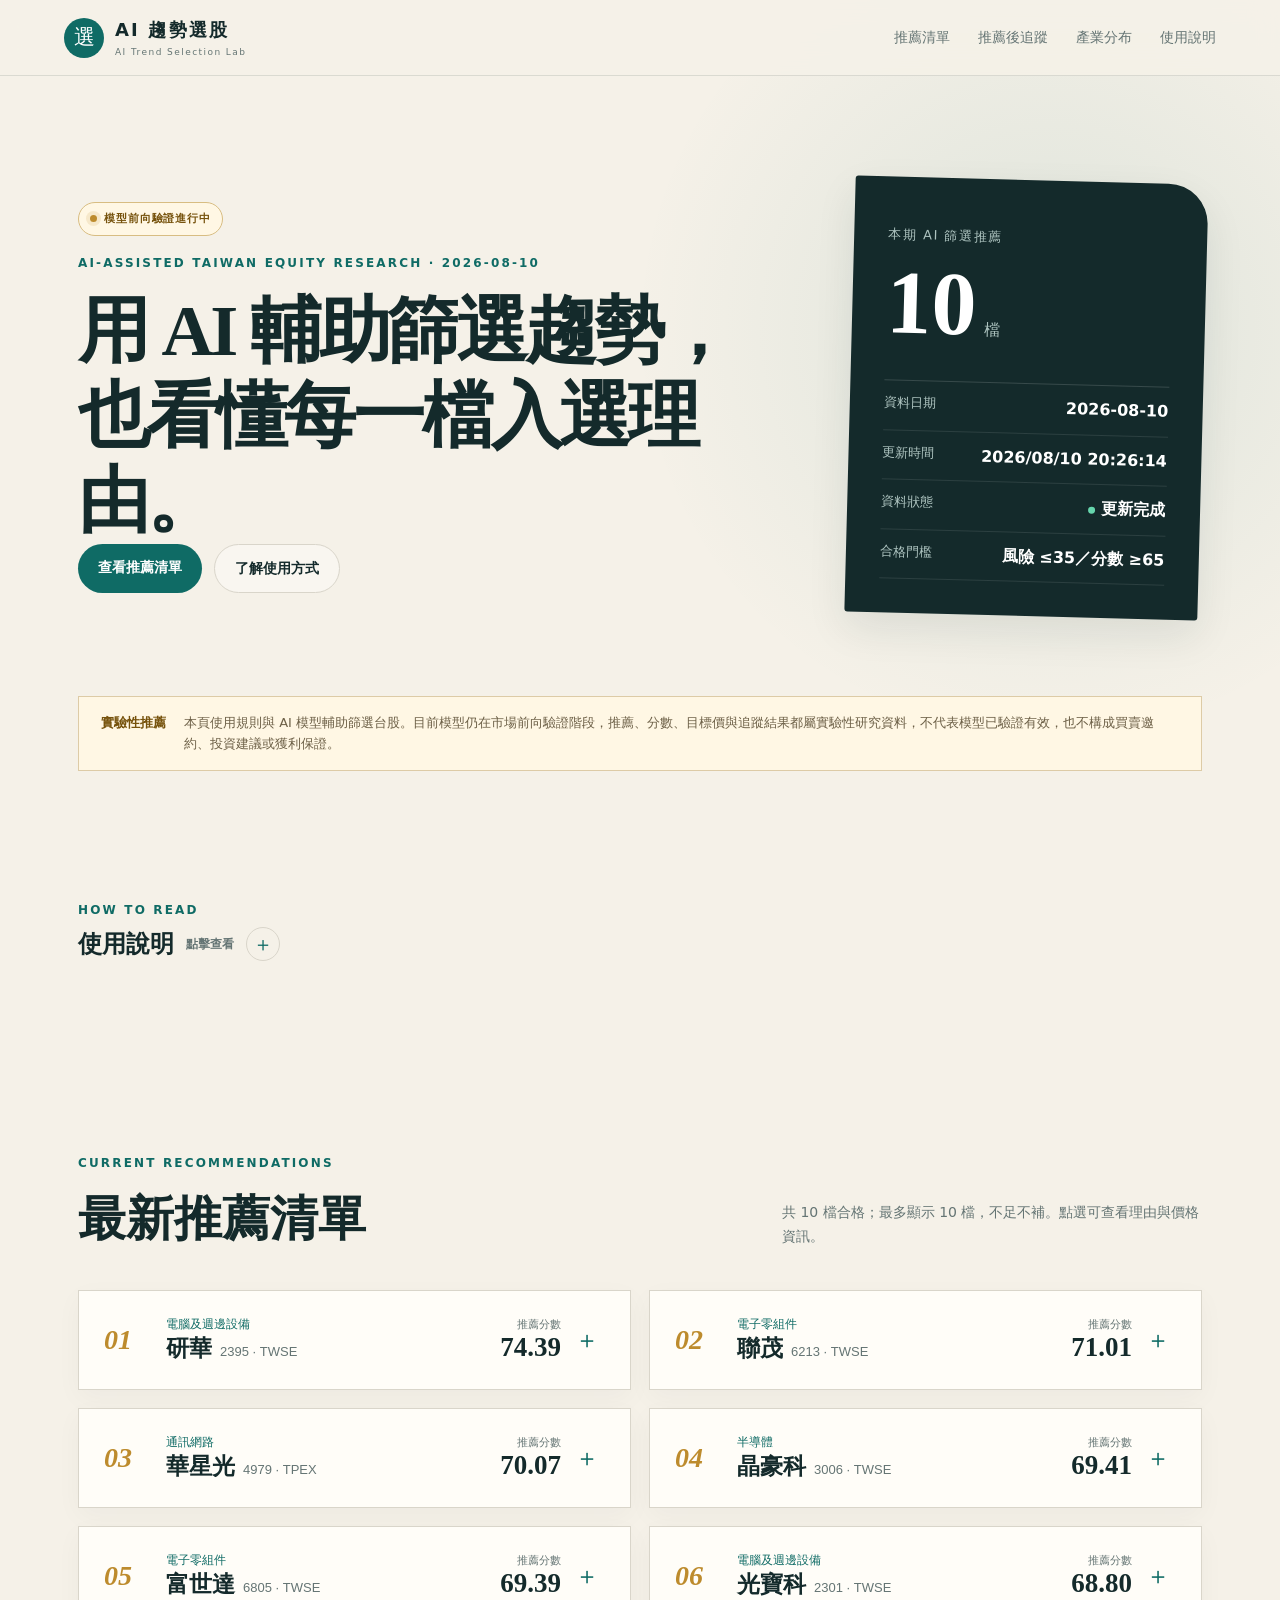
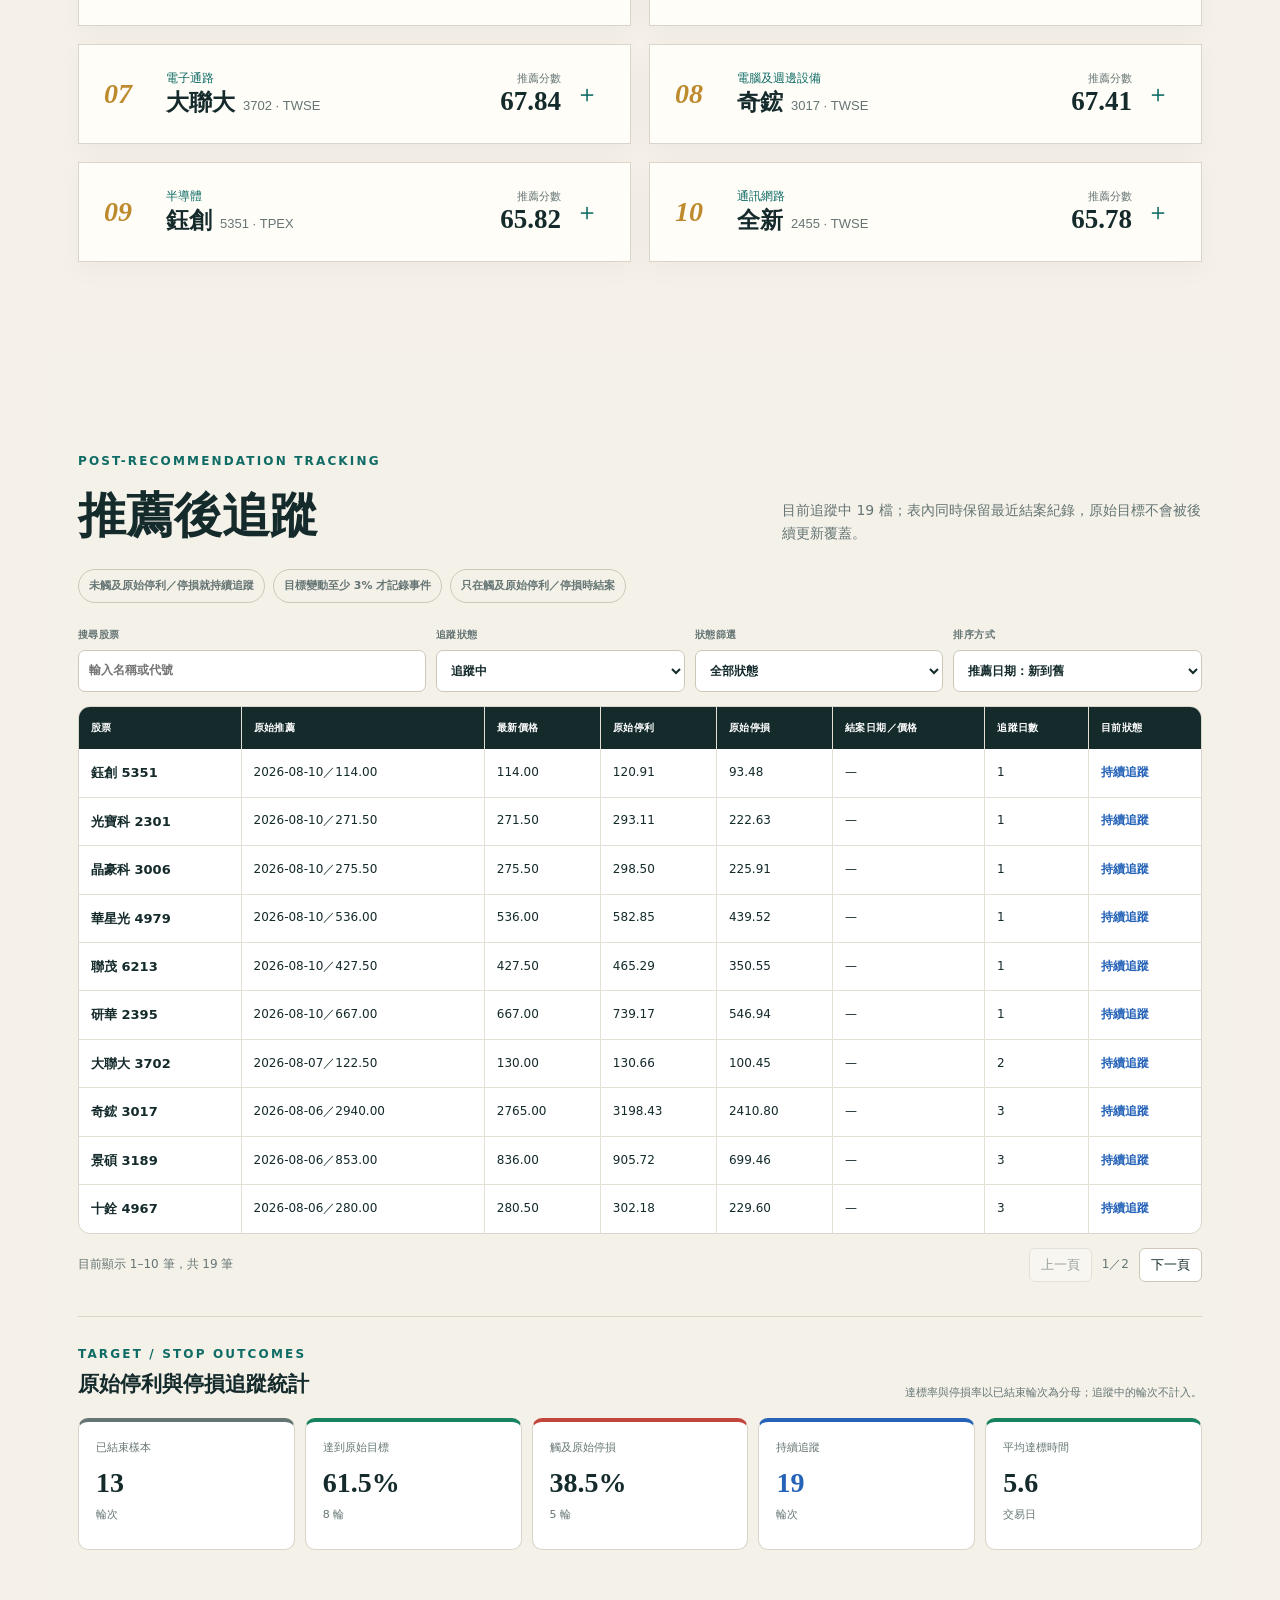
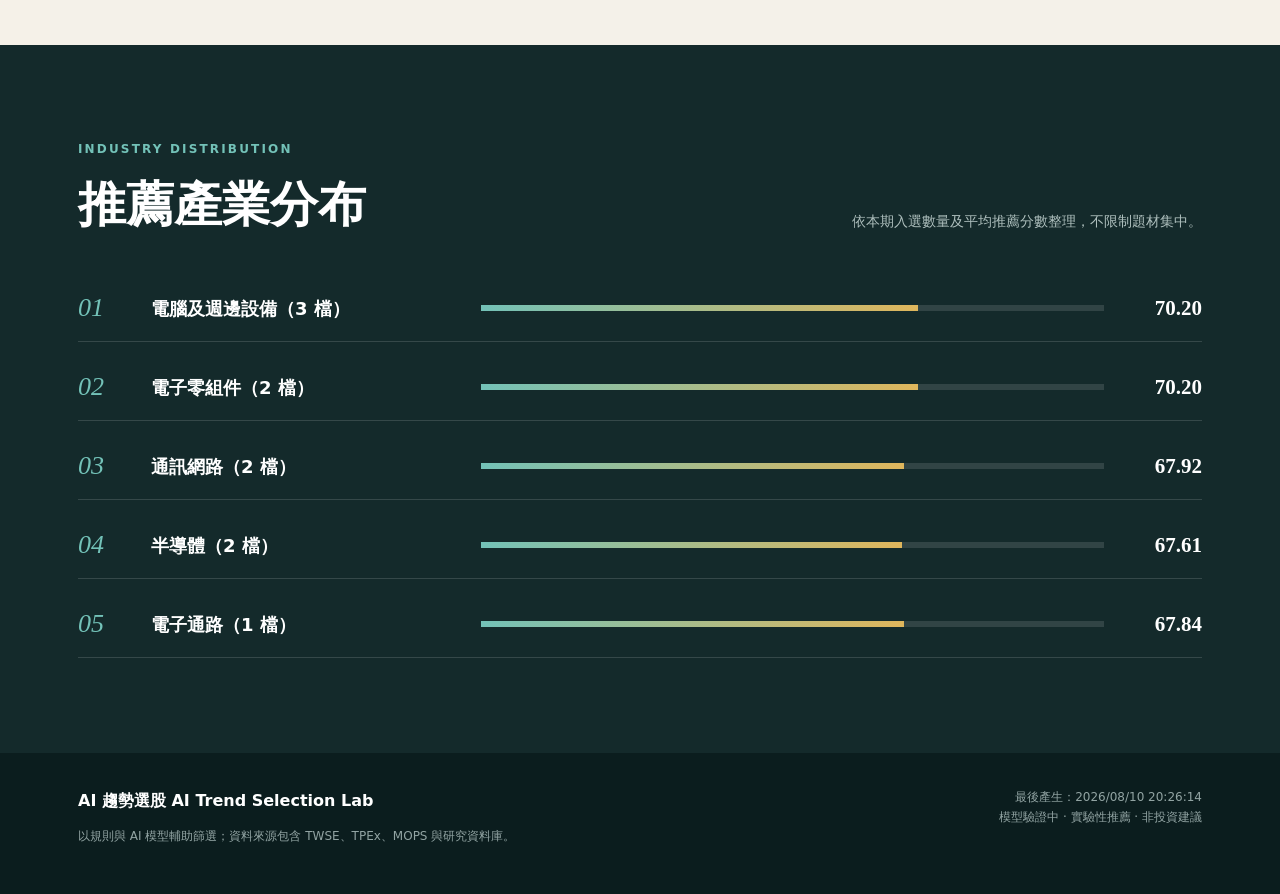
==== index.html @ accdf57a "Update recommendation page for 2026-08-10" ====
<!doctype html>
<html lang="zh-Hant">
<head>
  <meta charset="utf-8">
  <meta name="viewport" content="width=device-width,initial-scale=1">
  <meta name="robots" content="noindex,nofollow,noarchive">
  <meta name="description" content="模型前向驗證中的 AI 台股篩選與實驗性推薦研究清單">
  <title>AI 趨勢選股研究室</title>
  <link rel="stylesheet" href="styles.css?v=20260723-1">
</head>
<body>
  <header class="site-header">
    <a class="brand" href="#top">
      <span class="brand-mark">選</span>
      <span><strong>AI 趨勢選股</strong><small>AI Trend Selection Lab</small></span>
    </a>
    <nav>
      <a href="#recommendations">推薦清單</a>
      <a href="#tracking">推薦後追蹤</a>
      <a href="#industries">產業分布</a>
      <a href="#method">使用說明</a>
    </nav>
  </header>

  <main id="top">
    <section class="hero">
      <div class="hero-copy">
        <div class="validation-badge"><span></span>模型前向驗證進行中</div>
        <p class="eyebrow">AI-ASSISTED TAIWAN EQUITY RESEARCH · <span data-as-of>載入中</span></p>
        <h1>用 AI 輔助篩選趨勢，<br>也看懂每一檔入選理由。</h1>
        <div class="hero-actions">
          <a class="button primary" href="#recommendations">查看推薦清單</a>
          <a class="button secondary" href="#method">了解使用方式</a>
        </div>
      </div>
      <aside class="signal-panel">
        <p>本期 AI 篩選推薦</p>
        <strong data-count>—</strong><span>檔</span>
        <dl>
          <div><dt>資料日期</dt><dd data-as-of>—</dd></div>
          <div><dt>更新時間</dt><dd data-generated>—</dd></div>
          <div><dt>資料狀態</dt><dd class="status-dot" data-status>載入中</dd></div>
          <div><dt>合格門檻</dt><dd>風險 ≤35／分數 ≥65</dd></div>
        </dl>
      </aside>
    </section>

    <section class="notice">
      <strong>實驗性推薦</strong>
      <p>本頁使用規則與 AI 模型輔助篩選台股。目前模型仍在市場前向驗證階段，推薦、分數、目標價與追蹤結果都屬實驗性研究資料，不代表模型已驗證有效，也不構成買賣邀約、投資建議或獲利保證。</p>
    </section>

    <section class="section method">
      <details class="method-disclosure" id="method">
        <summary>
          <div>
            <p class="eyebrow">HOW TO READ</p>
            <div class="method-title-row">
              <h2>使用說明</h2>
              <span class="method-toggle"><span>點擊查看</span><b aria-hidden="true">＋</b></span>
            </div>
          </div>
        </summary>
        <p class="method-intro">先看當日推薦，再用推薦後追蹤查看之後更新的參考目標與狀態。</p>
        <ol class="method-steps">
          <li><span>01</span><div><h3>最新推薦</h3><p>風險不高於 35、分數不低於 65 才顯示；最多 10 檔且不補足。</p></div></li>
          <li><span>02</span><div><h3>個股詳情</h3><p>展開可查看價格、主要模型分數、日 K 圖、公司資訊與近期發展重點。</p></div></li>
          <li><span>03</span><div><h3>推薦後追蹤</h3><p>每輪固定保存推薦當時的原始停利與停損價格，只記錄是否觸及；未觸及就持續觀察。</p></div></li>
          <li><span>04</span><div><h3>大量資料操作</h3><p>可搜尋股票、切換追蹤中或已結案、篩選狀態、排序並以每頁 10 筆瀏覽。</p></div></li>
          <li><span>05</span><div><h3>研究用途</h3><p>分數與目標皆為模型參考；系統不管理實際持股、不配置固定本金，也不執行交易。</p></div></li>
          <li><span>06</span><div><h3>驗證狀態</h3><p>模型仍在收集未知未來市場資料；樣本成熟並通過預先設定門檻前，所有推薦均屬實驗性質。</p></div></li>
        </ol>
      </details>
    </section>

    <section class="section" id="recommendations">
      <div class="section-heading">
        <div><p class="eyebrow">CURRENT RECOMMENDATIONS</p><h2>最新推薦清單</h2></div>
        <p id="load-message">正在載入符合門檻的推薦資料；展開個股可查看完整內部分數。</p>
      </div>
      <div class="stock-grid" id="stock-grid"></div>
    </section>

    <section class="section tracking-section" id="tracking">
      <div class="section-heading">
        <div><p class="eyebrow">POST-RECOMMENDATION TRACKING</p><h2>推薦後追蹤</h2></div>
        <p id="tracking-message">保留原始推薦條件，並依最新模型資料更新參考目標與狀態。</p>
      </div>
      <div class="tracking-policy">
        <span>未觸及原始停利／停損就持續追蹤</span>
        <span>目標變動至少 3% 才記錄事件</span>
        <span>只在觸及原始停利／停損時結案</span>
      </div>
      <div class="tracking-controls">
        <label class="tracking-search">
          <span>搜尋股票</span>
          <input id="tracking-search" type="search" placeholder="輸入名稱或代號">
        </label>
        <label>
          <span>追蹤狀態</span>
          <select id="tracking-lifecycle">
            <option value="active">追蹤中</option>
            <option value="closed">已結案</option>
            <option value="all">全部</option>
          </select>
        </label>
        <label>
          <span>狀態篩選</span>
          <select id="tracking-status">
            <option value="all">全部狀態</option>
            <option value="active">持續追蹤</option>
            <option value="target_reached">已達原始目標</option>
            <option value="stop_triggered">已跌破原始停損</option>
          </select>
        </label>
        <label>
          <span>排序方式</span>
          <select id="tracking-sort">
            <option value="opened_desc">推薦日期：新到舊</option>
            <option value="days_desc">追蹤日數：多到少</option>
          </select>
        </label>
      </div>
      <div class="tracking-table-wrap">
        <table class="tracking-table">
          <thead><tr>
            <th>股票</th><th>原始推薦</th><th>最新價格</th><th>原始停利</th>
            <th>原始停損</th><th>結案日期／價格</th><th>追蹤日數</th><th>目前狀態</th>
          </tr></thead>
          <tbody id="tracking-body"></tbody>
        </table>
      </div>
      <div class="tracking-pagination">
        <span id="tracking-range">—</span>
        <div>
          <button id="tracking-prev" type="button">上一頁</button>
          <span id="tracking-page">—</span>
          <button id="tracking-next" type="button">下一頁</button>
        </div>
      </div>
      <section class="tracking-statistics" aria-labelledby="tracking-statistics-title">
        <div class="tracking-statistics-heading">
          <div>
            <p class="eyebrow">TARGET / STOP OUTCOMES</p>
            <h3 id="tracking-statistics-title">原始停利與停損追蹤統計</h3>
          </div>
          <p>達標率與停損率以已結束輪次為分母；追蹤中的輪次不計入。</p>
        </div>
        <div class="tracking-stat-grid">
          <article class="tracking-stat-card neutral"><span>已結束樣本</span><strong data-tracking-stat="closed">0</strong><small>輪次</small></article>
          <article class="tracking-stat-card success"><span>達到原始目標</span><strong data-tracking-stat="target-rate">—</strong><small data-tracking-stat="target-count">0 輪</small></article>
          <article class="tracking-stat-card danger"><span>觸及原始停損</span><strong data-tracking-stat="stop-rate">—</strong><small data-tracking-stat="stop-count">0 輪</small></article>
          <article class="tracking-stat-card active"><span>持續追蹤</span><strong data-tracking-stat="active">0</strong><small>輪次</small></article>
          <article class="tracking-stat-card success"><span>平均達標時間</span><strong data-tracking-stat="average-days">—</strong><small>交易日</small></article>
        </div>
      </section>
    </section>

    <section class="section industry-section" id="industries">
      <div class="section-heading">
        <div><p class="eyebrow">INDUSTRY DISTRIBUTION</p><h2>推薦產業分布</h2></div>
        <p>依本期入選數量及平均推薦分數整理，不限制題材集中。</p>
      </div>
      <div class="industry-list" id="industry-list"></div>
    </section>

  </main>

  <footer>
    <div><strong>AI 趨勢選股 AI Trend Selection Lab</strong><p>以規則與 AI 模型輔助篩選；資料來源包含 TWSE、TPEx、MOPS 與研究資料庫。</p></div>
    <div class="footer-meta"><span>最後產生：<span data-generated>—</span></span><span>模型驗證中 · 實驗性推薦 · 非投資建議</span></div>
  </footer>

  <template id="stock-template">
    <article class="stock-card">
      <button class="stock-summary" type="button" aria-expanded="false">
        <span class="rank"></span>
        <span class="stock-identity"><small class="industry"></small><strong class="name"></strong><span class="code"></span></span>
        <span class="score-block"><small>推薦分數</small><strong class="score"></strong></span>
        <span class="toggle" aria-hidden="true">＋</span>
      </button>
      <div class="stock-detail">
        <div class="detail-stats"></div>
        <div class="chart-grid">
          <figure class="chart-card price-chart">
            <figcaption><span>日K、成交量與投信</span><small>紅漲綠跌 · 共用時間軸</small></figcaption>
            <div class="chart-toolbar">
              <div class="ma-switch" aria-label="均線顯示">
                <label class="ma5"><input type="checkbox" value="5" checked>MA5</label>
                <label class="ma10"><input type="checkbox" value="10" checked>MA10</label>
                <label class="ma20"><input type="checkbox" value="20" checked>MA20</label>
              </div>
            </div>
            <div class="chart-host"></div>
          </figure>
          <figure class="chart-card score-chart"><figcaption><span>模型主要分數</span><small>下跌風險：低綠／中橘／高紅</small></figcaption><div class="chart-host"></div></figure>
        </div>
        <div class="reason-columns">
          <div class="selection-details">
            <h4>入選依據</h4>
            <ul class="positive-list"></ul>
            <section class="company-focus" hidden>
              <h5>近期發展重點</h5>
              <ul></ul>
              <div class="focus-meta"></div>
              <div class="focus-sources"></div>
            </section>
          </div>
          <aside class="company-profile">
            <h4>公司基本資訊</h4>
            <dl></dl>
          </aside>
        </div>
        <p class="formula"></p>
      </div>
    </article>
  </template>
  <script>
    // The recommendation bundle is regenerated before each launch. Give it a
    // unique URL so an already-open browser cannot reuse an older cached copy.
    const recommendationScript = document.createElement("script");
    recommendationScript.src = `recommendations-data.js?v=${Date.now()}`;
    recommendationScript.onload = () => {
      const appScript = document.createElement("script");
      appScript.src = `app.js?v=${Date.now()}`;
      document.body.appendChild(appScript);
    };
    document.body.appendChild(recommendationScript);
  </script>
</body>
</html>
---- styles.css ----
:root {
  --ink: #142a2b;
  --muted: #657574;
  --paper: #f5f1e8;
  --card: #fffdf8;
  --line: #d9d5ca;
  --teal: #0f6b65;
  --teal-dark: #084a47;
  --coral: #df6c4f;
  --gold: #bd8b2d;
  --shadow: 0 16px 40px rgba(20, 42, 43, .09);
}
* { box-sizing: border-box; }
html { scroll-behavior: smooth; }
body {
  margin: 0;
  color: var(--ink);
  background:
    radial-gradient(circle at 82% 8%, rgba(15,107,101,.10), transparent 26rem),
    var(--paper);
  font-family: "Noto Sans TC", "Microsoft JhengHei", system-ui, sans-serif;
  line-height: 1.65;
}
a { color: inherit; }
.site-header {
  height: 76px;
  padding: 0 clamp(22px, 5vw, 76px);
  display: flex;
  align-items: center;
  justify-content: space-between;
  border-bottom: 1px solid rgba(20,42,43,.12);
  background: rgba(245,241,232,.86);
  backdrop-filter: blur(14px);
  position: sticky;
  top: 0;
  z-index: 20;
}
.brand { display: flex; align-items: center; gap: 11px; text-decoration: none; }
.brand-mark {
  width: 40px; height: 40px; border-radius: 50%;
  display: grid; place-items: center; color: white; background: var(--teal);
  font-family: serif; font-size: 21px;
}
.brand strong { display:block; font-size: 18px; letter-spacing:.12em; }
.brand small { display:block; color:var(--muted); font-size:9px; letter-spacing:.16em; }
nav { display:flex; gap:28px; }
nav a { font-size:14px; text-decoration:none; color:var(--muted); }
nav a:hover { color:var(--teal); }
main { overflow:hidden; }
.hero {
  max-width: 1180px;
  margin: 0 auto;
  min-height: 620px;
  padding: 95px 28px 72px;
  display: grid;
  grid-template-columns: 1.45fr .75fr;
  gap: 90px;
  align-items: center;
}
.eyebrow { color:var(--teal); font-weight:800; font-size:12px; letter-spacing:.18em; margin:0 0 16px; }
h1 { font-family: "Noto Serif TC", "PMingLiU", serif; font-size:clamp(42px, 6vw, 72px); line-height:1.18; letter-spacing:-.045em; margin:0; }
.hero-intro { max-width:650px; color:var(--muted); font-size:18px; margin:28px 0 34px; }
.hero-actions { display:flex; gap:12px; flex-wrap:wrap; }
.validation-badge {
  width:fit-content; margin:0 0 18px; padding:7px 11px; border:1px solid #d8bd82;
  border-radius:999px; background:#fff7e4; color:#76520c; font-size:11px;
  font-weight:800; letter-spacing:.08em;
}
.validation-badge span {
  display:inline-block; width:7px; height:7px; margin-right:7px; border-radius:50%;
  background:var(--gold); box-shadow:0 0 0 4px rgba(189,139,45,.14);
}
.button { padding:12px 20px; border-radius:999px; text-decoration:none; font-weight:700; font-size:14px; }
.button.primary { color:white; background:var(--teal); }
.button.secondary { border:1px solid var(--line); background:rgba(255,255,255,.35); }
.signal-panel {
  background:var(--ink); color:white; border-radius:3px 40px 3px 3px;
  padding:34px; box-shadow:var(--shadow); transform:rotate(1.5deg);
}
.signal-panel > p { color:#aec4c0; font-size:13px; letter-spacing:.12em; }
.signal-panel > strong { font: 700 90px/1 serif; }
.signal-panel > span { color:#aec4c0; margin-left:8px; }
.signal-panel dl { margin:32px 0 0; border-top:1px solid rgba(255,255,255,.15); }
.signal-panel dl div { display:flex; justify-content:space-between; padding:11px 0; border-bottom:1px solid rgba(255,255,255,.1); }
.signal-panel dt { color:#aec4c0; font-size:13px; }
.signal-panel dd { margin:0; font-weight:700; }
.status-dot::before { content:""; display:inline-block; width:7px; height:7px; background:#66d6ad; border-radius:50%; margin-right:7px; }
.notice { max-width:1124px; margin:0 auto 30px; padding:15px 22px; border:1px solid #ddcba6; background:#fff7e4; display:flex; gap:18px; font-size:13px; }
.notice strong { color:#76520c; white-space:nowrap; }
.notice p { margin:0; color:#6d6047; }
.section { max-width:1180px; margin:0 auto; padding:95px 28px; }
.section-heading { display:flex; justify-content:space-between; align-items:end; gap:30px; margin-bottom:42px; }
.section-heading h2 { font:700 clamp(32px,4vw,48px)/1.2 "Noto Serif TC","PMingLiU",serif; margin:0; }
.section-heading > p { color:var(--muted); max-width:420px; margin:0; font-size:14px; }
.stock-grid { display:grid; grid-template-columns:1fr 1fr; gap:18px; }
.stock-card { background:var(--card); border:1px solid var(--line); box-shadow:0 8px 25px rgba(20,42,43,.035); }
.stock-card.open { grid-column:1/-1; box-shadow:var(--shadow); }
.stock-summary { width:100%; padding:25px; display:grid; grid-template-columns:48px 1fr auto 30px; gap:14px; align-items:center; text-align:left; color:inherit; background:none; border:0; cursor:pointer; }
.rank { color:var(--gold); font:italic 700 28px serif; }
.stock-identity small { display:block; color:var(--teal); font-size:12px; }
.stock-identity strong { font-size:23px; margin-right:8px; }
.stock-identity .code { color:var(--muted); font-size:13px; }
.score-block { text-align:right; }
.score-block small { display:block; color:var(--muted); font-size:11px; }
.score-block strong { font:700 27px serif; }
.toggle { font-size:24px; color:var(--teal); transition:.2s; }
.stock-card.open .toggle { transform:rotate(45deg); }
.stock-detail { display:none; padding:0 28px 28px 90px; }
.stock-card.open .stock-detail { display:block; }
.detail-stats { display:grid; grid-template-columns:repeat(4,1fr); gap:10px; background:transparent; border:0; margin-bottom:25px; }
.detail-stat { background:var(--paper); padding:14px; }
.detail-stat span { display:block; color:var(--muted); font-size:11px; }
.detail-stat strong { font-size:17px; }
.price-stat { position:relative; overflow:hidden; min-height:104px; padding:15px 16px 13px; border:1px solid var(--line); border-radius:11px; }
.price-stat::before { content:""; position:absolute; left:0; top:0; bottom:0; width:4px; background:var(--muted); }
.price-stat strong { display:block; margin:7px 0 3px; font:700 19px/1.2 serif; }
.price-stat small { display:block; color:var(--muted); font-size:10px; }
.price-stat.current { background:#f3f5f3; }.price-stat.current::before { background:#536a69; }
.price-stat.entry { background:#edf8f6; border-color:#c8e3de; }.price-stat.entry::before { background:var(--teal); }
.price-stat.target { background:#fff7e8; border-color:#ead7ae; }.price-stat.target::before { background:var(--gold); }
.price-stat.stop { background:#fff1ed; border-color:#edc9bf; }.price-stat.stop::before { background:var(--coral); }
.chart-grid { display:grid; grid-template-columns:2.4fr .8fr; gap:14px; margin:0 0 25px; }
.chart-card { margin:0; padding:18px; background:#fff; border:1px solid rgba(20,42,43,.1); border-radius:14px; min-width:0; box-shadow:0 8px 24px rgba(20,42,43,.055); }
.chart-card figcaption { display:flex; justify-content:space-between; gap:12px; font-size:13px; font-weight:800; margin-bottom:8px; }
.chart-card figcaption small { color:var(--muted); font-size:9px; font-weight:600; }
.legend::before { content:""; display:inline-block; width:10px; height:2px; margin:0 3px 3px 0; background:currentColor; }
.legend.ma5 { color:#df6c4f; }.legend.ma10 { color:#bd8b2d; }.legend.ma20 { color:#0f6b65; }.legend.ma60 { color:#7896a5; }
.chart-host { min-height:230px; }
.chart-host svg { display:block; width:100%; height:230px; overflow:visible; }
.price-chart .chart-host { min-height:360px; }
.price-chart .chart-host svg { height:360px; }
.chart-toolbar { display:flex; justify-content:space-between; align-items:center; gap:10px; margin:8px 0 3px; flex-wrap:wrap; }
.ma-switch { display:flex; gap:9px; flex-wrap:wrap; }
.ma-switch label { font-size:9px; font-weight:800; cursor:pointer; }
.ma-switch input { width:11px; height:11px; margin:0 3px 0 0; vertical-align:-2px; accent-color:currentColor; }
.ma-switch .ma5 { color:#df6c4f; }.ma-switch .ma10 { color:#bd8b2d; }.ma-switch .ma20 { color:#0f6b65; }
.chart-axis { stroke:#c9c5bb; stroke-width:1; }
.chart-gridline { stroke:#e9e6df; stroke-width:1; stroke-dasharray:3 4; }
.chart-label { fill:var(--muted); font-size:9px; }
.chart-latest { fill:var(--ink); font-size:10px; font-weight:800; }
.chart-section-label { fill:var(--ink); font-size:12px; font-weight:900; letter-spacing:.02em; }
.chart-crosshair { stroke:#344c4d; stroke-width:1; stroke-dasharray:3 3; pointer-events:none; }
.chart-tooltip { pointer-events:none; }
.chart-tooltip rect { fill:rgba(11,29,30,.94); stroke:rgba(255,255,255,.16); stroke-width:1; }
.chart-tooltip text { fill:#fff; font-size:10px; font-weight:650; }
.chart-tooltip tspan:first-child { fill:#80d5ca; font-weight:800; }
.chart-hover-layer { cursor:crosshair; touch-action:none; }
.score-bars { display:grid; gap:15px; padding:12px 2px 0; }
.score-row { display:grid; grid-template-columns:1fr 42px; gap:8px; font-size:11px; }
.score-row strong { text-align:right; font-size:13px; }
.score-track { grid-column:1/-1; height:9px; background:#e8e5de; border-radius:99px; overflow:hidden; }
.score-track span { display:block; height:100%; border-radius:99px; background:linear-gradient(90deg,#73c2b8,var(--teal)); }
.score-row.risk-low .score-track span { background:linear-gradient(90deg,#73c2b8,#168260); }
.score-row.risk-medium .score-track span { background:linear-gradient(90deg,#dfb65c,#c88722); }
.score-row.risk-high .score-track span { background:linear-gradient(90deg,#ef9a7f,#d84f45); }
.reason-columns { display:grid; grid-template-columns:1fr 1fr; gap:35px; align-items:start; }
.reason-columns h4 { margin:0 0 8px; }
.reason-columns ul { margin:0; padding-left:19px; color:var(--muted); font-size:14px; }
.positive-list li::marker { color:var(--teal); }
.selection-details { padding:18px 20px; }
.company-profile { padding:18px 20px; border:1px solid var(--line); border-radius:11px; background:#f7f5ef; }
.company-profile h4 { margin:0 0 13px; }
.company-profile dl { margin:0; display:grid; grid-template-columns:1fr 1fr; border-top:1px solid #d8d2c5; border-left:1px solid #d8d2c5; background:rgba(255,255,255,.58); }
.company-profile dl div { display:grid; min-height:42px; grid-template-columns:minmax(68px,.9fr) minmax(0,1.1fr); align-items:center; border-right:1px solid #d8d2c5; border-bottom:1px solid #d8d2c5; }
.company-profile dt { align-self:stretch; display:flex; align-items:center; padding:8px 9px; border-right:1px solid #e3dfd5; background:#ebe7dd; color:var(--muted); font-size:10px; letter-spacing:.03em; }
.company-profile dd { margin:0; padding:8px 9px; overflow-wrap:anywhere; font-size:12px; font-weight:800; text-align:left; }
.company-focus { margin-top:22px; padding-top:18px; border-top:1px solid var(--line); }
.company-focus[hidden] { display:none; }
.company-focus h5 { margin:0 0 9px; font-size:14px; }
.company-focus ul { margin:0; padding-left:18px; color:var(--ink); font-size:12px; line-height:1.65; }
.company-focus li + li { margin-top:6px; }
.company-focus li::marker { color:var(--teal); }
.focus-meta { margin-top:11px; color:var(--muted); font-size:10px; line-height:1.5; }
.focus-sources { display:flex; flex-wrap:wrap; gap:7px; margin-top:9px; }
.focus-sources a { padding:5px 8px; border:1px solid #c8c1b2; border-radius:99px; color:var(--teal); font-size:10px; font-weight:800; text-decoration:none; }
.focus-sources a:hover { background:#e9eee8; }
.formula { margin:20px 0 0; padding-top:14px; border-top:1px solid var(--line); color:var(--muted); font-size:12px; }
.tracking-section { background:#f4f1e9; }
.tracking-policy { display:flex; flex-wrap:wrap; gap:8px; margin:-18px 0 24px; }
.tracking-policy span { padding:7px 10px; border:1px solid #cec7b8; border-radius:99px; color:var(--muted); font-size:11px; font-weight:700; }
.tracking-controls { display:grid; grid-template-columns:minmax(210px,1.4fr) repeat(3,minmax(145px,1fr)); gap:10px; margin-bottom:14px; }
.tracking-controls label { display:flex; flex-direction:column; gap:6px; color:var(--muted); font-size:10px; font-weight:800; letter-spacing:.04em; }
.tracking-controls input,.tracking-controls select { width:100%; min-height:42px; padding:8px 10px; border:1px solid #cec7b8; border-radius:7px; background:#fff; color:var(--ink); font:inherit; font-size:12px; letter-spacing:0; }
.tracking-controls input:focus,.tracking-controls select:focus { outline:2px solid rgba(15,107,101,.2); border-color:var(--teal); }
.tracking-table-wrap { overflow-x:auto; border:1px solid var(--line); border-radius:12px; background:#fff; }
.tracking-table { width:100%; min-width:980px; border-collapse:collapse; }
.tracking-table th,.tracking-table td { padding:13px 12px; border-right:1px solid #e3dfd5; border-bottom:1px solid #e3dfd5; text-align:left; white-space:nowrap; font-size:12px; }
.tracking-table thead th { background:var(--ink); color:#fff; font-size:10px; letter-spacing:.04em; }
.tracking-table tbody th { color:var(--ink); font-size:13px; }
.tracking-table tr:last-child th,.tracking-table tr:last-child td { border-bottom:0; }
.tracking-table th:last-child,.tracking-table td:last-child { border-right:0; }
.tracking-status { font-weight:800; color:var(--teal); }
.tracking-status.active { color:#2563b8; }
.tracking-status.stop_triggered { color:#c3463d; }
.tracking-status.target_reached { color:#168260; }
.tracking-empty td { padding:35px 15px; color:var(--muted); text-align:center; }
.tracking-pagination { display:flex; align-items:center; justify-content:space-between; gap:20px; margin-top:14px; color:var(--muted); font-size:12px; }
.tracking-pagination > div { display:flex; align-items:center; gap:10px; }
.tracking-pagination button { padding:7px 11px; border:1px solid #cec7b8; border-radius:6px; background:#fff; color:var(--ink); cursor:pointer; }
.tracking-pagination button:disabled { opacity:.4; cursor:default; }
.tracking-statistics { margin-top:34px; padding-top:28px; border-top:1px solid var(--line); }
.tracking-statistics-heading { display:flex; align-items:end; justify-content:space-between; gap:24px; margin-bottom:16px; }
.tracking-statistics-heading .eyebrow { margin:0 0 3px; }
.tracking-statistics-heading h3 { margin:0; font-size:21px; }
.tracking-statistics-heading > p { max-width:470px; margin:0; color:var(--muted); font-size:11px; text-align:right; }
.tracking-stat-grid { display:grid; grid-template-columns:repeat(auto-fit,minmax(135px,1fr)); gap:10px; }
.tracking-stat-card { min-height:132px; padding:17px; border:1px solid var(--line); border-top:4px solid var(--muted); border-radius:10px; background:#fff; }
.tracking-stat-card span,.tracking-stat-card small { display:block; color:var(--muted); font-size:11px; }
.tracking-stat-card strong { display:block; margin:10px 0 7px; color:var(--ink); font:700 28px serif; }
.tracking-stat-card.success { border-top-color:#168260; }
.tracking-stat-card.danger { border-top-color:#c3463d; }
.tracking-stat-card.warning { border-top-color:#b56325; }
.tracking-stat-card.active { border-top-color:#2563b8; }
.tracking-stat-card.active strong { color:#2563b8; }
.industry-section { max-width:none; background:var(--ink); color:white; padding-left:max(28px,calc((100vw - 1124px)/2)); padding-right:max(28px,calc((100vw - 1124px)/2)); }
.industry-section .section-heading > p { color:#aebfbd; }
.industry-section .eyebrow { color:#73c2b8; }
.industry-list { display:grid; gap:12px; }
.industry-row { display:grid; grid-template-columns:55px 1fr minmax(150px,2fr) 80px; align-items:center; gap:18px; padding:18px 0; border-bottom:1px solid rgba(255,255,255,.14); }
.industry-row .place { color:#73c2b8; font:italic 26px serif; }
.industry-row strong { font-size:18px; }
.industry-bar { height:6px; background:rgba(255,255,255,.12); }
.industry-bar span { display:block; height:100%; background:linear-gradient(90deg,#73c2b8,#dfb65c); }
.industry-score { text-align:right; font:700 21px serif; }
.validation-layout { display:grid; grid-template-columns:2fr 1fr 1fr; gap:15px; }
.progress-card,.metric-card { background:var(--card); border:1px solid var(--line); padding:26px; }
.progress-top { display:flex; justify-content:space-between; align-items:end; }
.progress-top strong { font:700 40px serif; }
.progress-top small { color:var(--muted); font-size:16px; }
.progress-track { height:8px; background:#dedbd3; margin:22px 0 12px; }
.progress-track span { display:block; height:100%; background:var(--teal); }
.progress-card p,.metric-card small { color:var(--muted); margin:0; font-size:12px; }
.metric-card span { display:block; color:var(--muted); font-size:12px; }
.metric-card strong { display:block; font:700 40px serif; margin:16px 0 12px; }
.method-steps { list-style:none; padding:0; margin:0; display:grid; grid-template-columns:1fr 1fr; gap:0 45px; }
.method-steps li { display:grid; grid-template-columns:52px 1fr; gap:15px; padding:26px 0; border-top:1px solid var(--line); }
.method-steps li > span { color:var(--gold); font:italic 22px serif; }
.method-steps h3 { margin:0 0 7px; }
.method-steps p { color:var(--muted); margin:0; font-size:14px; }
.method-disclosure summary { display:inline-flex; align-items:center; cursor:pointer; list-style:none; }
.method-disclosure { scroll-margin-top:110px; }
.method-disclosure summary::-webkit-details-marker { display:none; }
.method-title-row { display:flex; align-items:center; flex-wrap:wrap; gap:12px; margin-top:4px; }
.method-disclosure summary h2 { margin:0; }
.method-disclosure summary .eyebrow { margin:0; }
.method-toggle { display:flex; align-items:center; gap:12px; color:var(--muted); font-size:12px; font-weight:800; }
.method-toggle b { display:grid; width:34px; height:34px; place-items:center; border:1px solid var(--line); border-radius:50%; color:var(--teal); font-size:20px; font-weight:400; transition:transform .2s ease; }
.method-disclosure[open] .method-toggle b { transform:rotate(45deg); }
.method-disclosure[open] .method-toggle > span { font-size:0; }
.method-disclosure[open] .method-toggle > span::after { content:"收起說明"; font-size:12px; }
.method-intro { margin:26px 0 18px; color:var(--muted); font-size:14px; }
footer { padding:35px max(28px,calc((100vw - 1124px)/2)); background:#0b1d1e; color:white; display:flex; justify-content:space-between; gap:30px; }
footer p,.footer-meta { color:#92a4a3; font-size:12px; }
.footer-meta { display:flex; flex-direction:column; text-align:right; }
@media (max-width:800px) {
  nav { display:none; }
  .hero { grid-template-columns:1fr; gap:45px; padding-top:65px; }
  .signal-panel { transform:none; }
  .stock-grid,.reason-columns,.method-steps { grid-template-columns:1fr; }
  .stock-card.open { grid-column:auto; }
  .stock-detail { padding-left:25px; }
  .detail-stats { grid-template-columns:1fr 1fr; }
  .chart-grid { grid-template-columns:1fr; }
  .validation-layout { grid-template-columns:1fr; }
  .tracking-controls { grid-template-columns:1fr 1fr; }
  .section-heading { align-items:start; flex-direction:column; }
  .industry-row { grid-template-columns:42px 1fr 60px; }
  .industry-bar { grid-column:2/4; grid-row:2; }
  footer { flex-direction:column; }
  .footer-meta { text-align:left; }
}
@media (max-width:480px) {
  h1 { font-size:39px; }
  .hero { padding-left:20px; padding-right:20px; }
  .section { padding:70px 20px; }
  .stock-summary { grid-template-columns:36px 1fr auto; padding:20px 16px; }
  .toggle { display:none; }
  .stock-identity strong { font-size:20px; }
  .detail-stats { grid-template-columns:1fr; }
  .company-profile dl { grid-template-columns:1fr; }
  .tracking-controls { grid-template-columns:1fr; }
  .tracking-table-wrap { overflow:visible; border:0; background:transparent; }
  .tracking-table { min-width:0; border-collapse:separate; border-spacing:0 12px; }
  .tracking-table thead { display:none; }
  .tracking-table tbody,.tracking-table tr,.tracking-table th,.tracking-table td { display:block; }
  .tracking-table tr { padding:12px 14px; border:1px solid var(--line); border-radius:10px; background:#fff; }
  .tracking-table th,.tracking-table td { display:grid; grid-template-columns:112px 1fr; gap:10px; padding:7px 0; border:0; white-space:normal; }
  .tracking-table th::before,.tracking-table td::before { content:attr(data-label); color:var(--muted); font-size:10px; font-weight:700; }
  .tracking-empty td { display:block; text-align:center; }
  .tracking-empty td::before { display:none; }
  .tracking-pagination { align-items:flex-start; flex-direction:column; }
  .method-title-row { gap:9px; }
  .method-toggle { gap:7px; }
  .method-toggle b { width:30px; height:30px; }
}
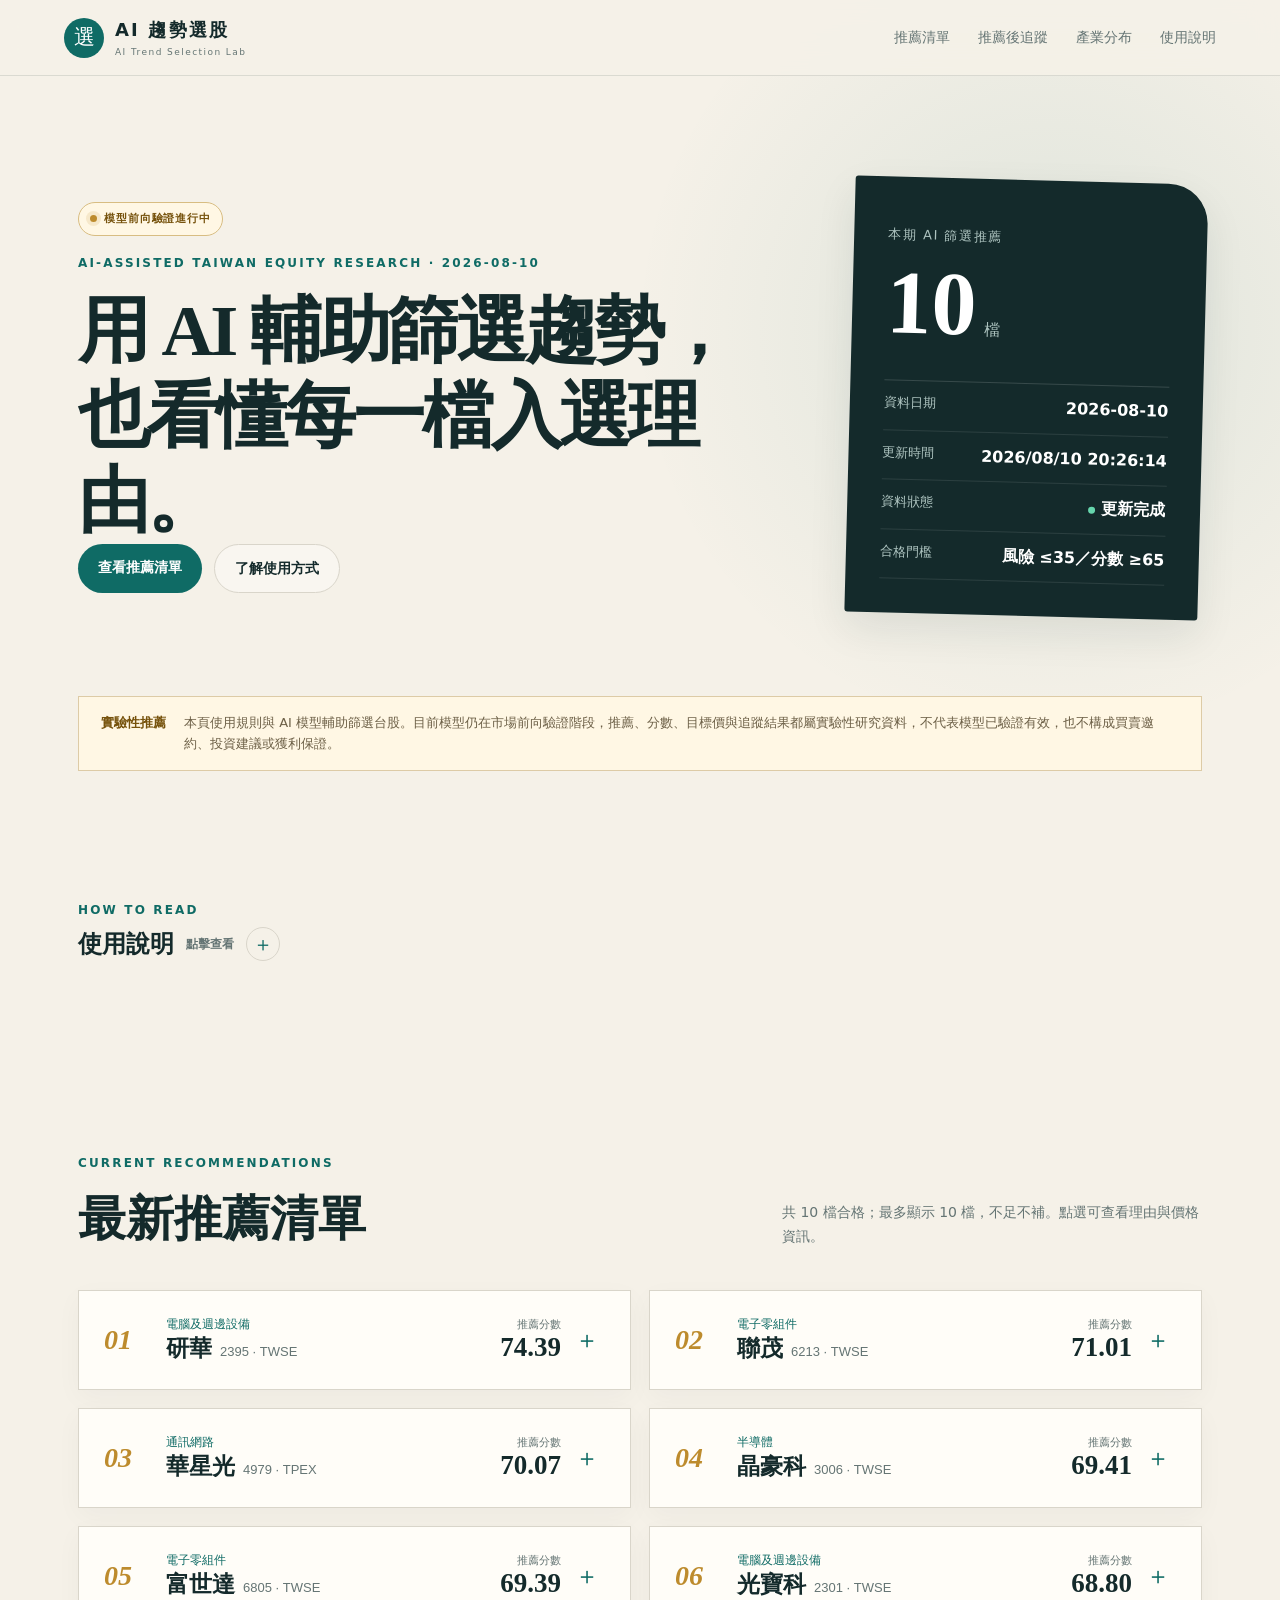
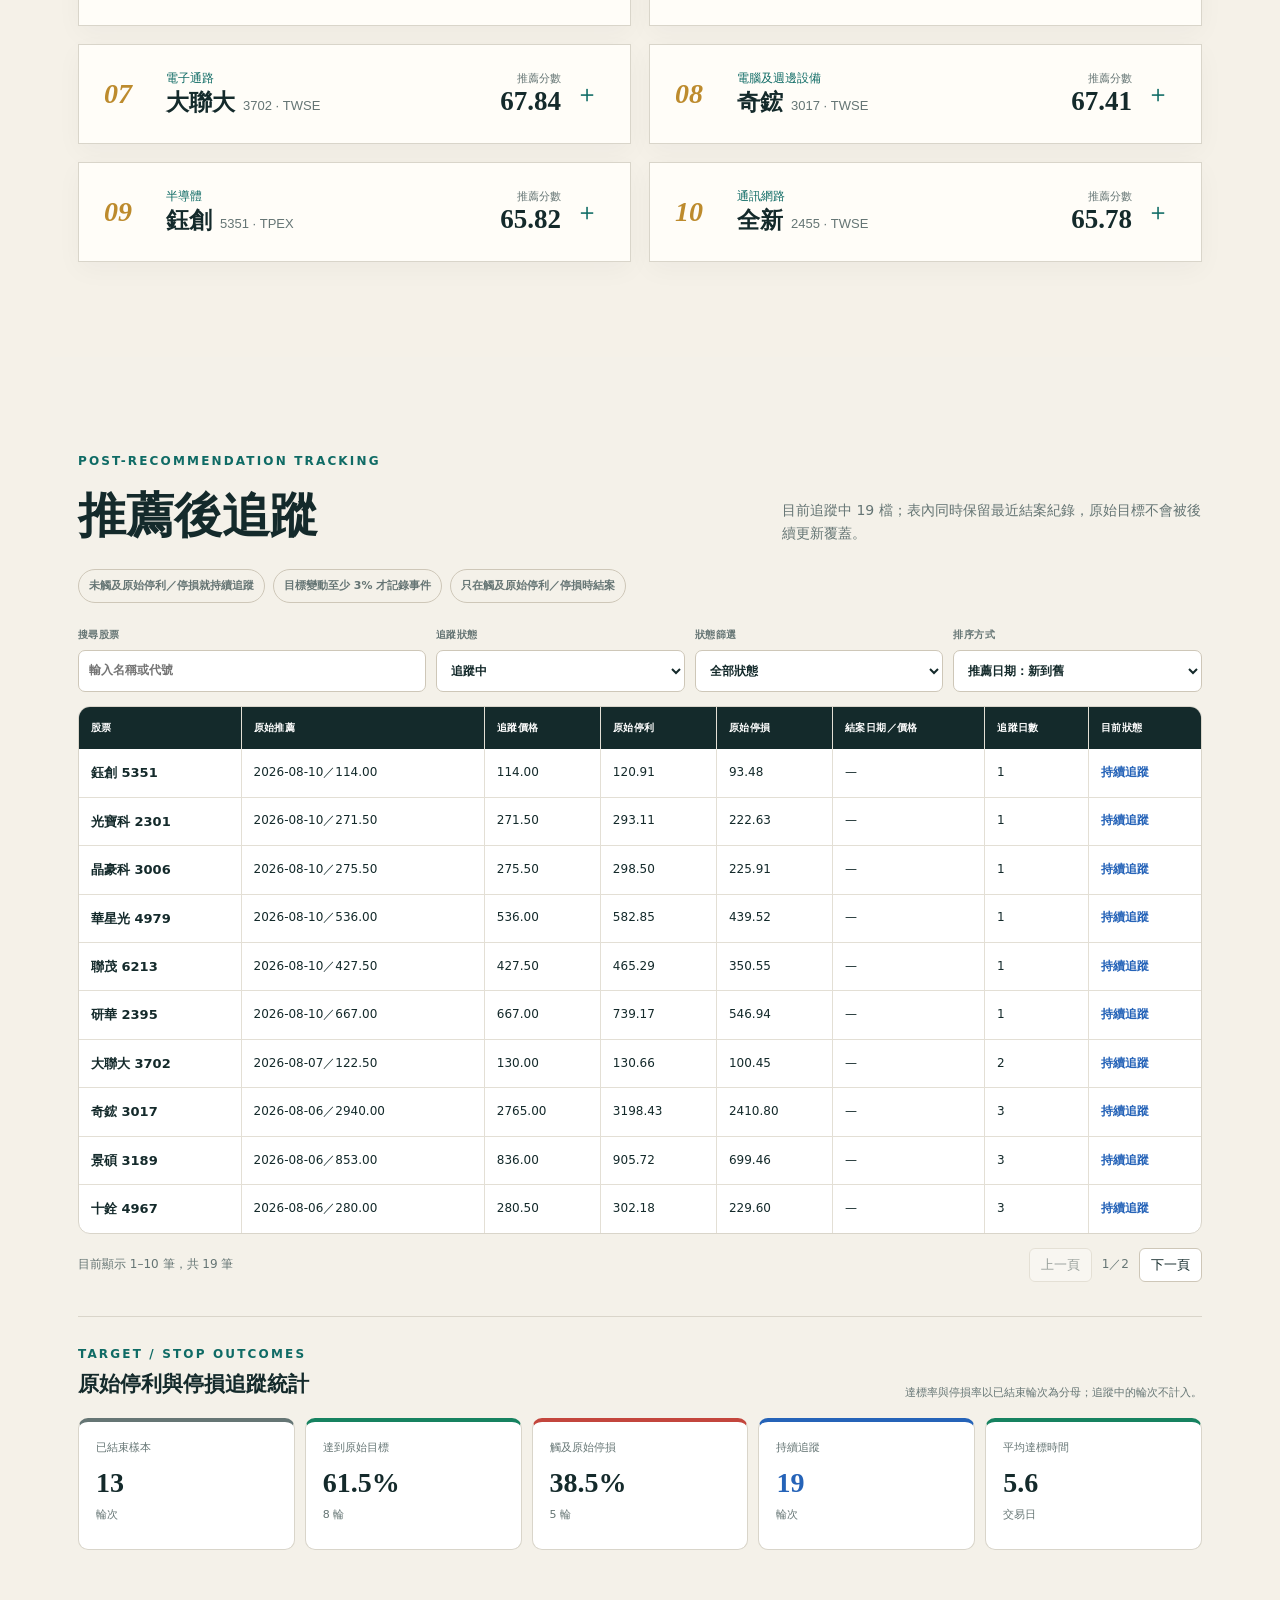
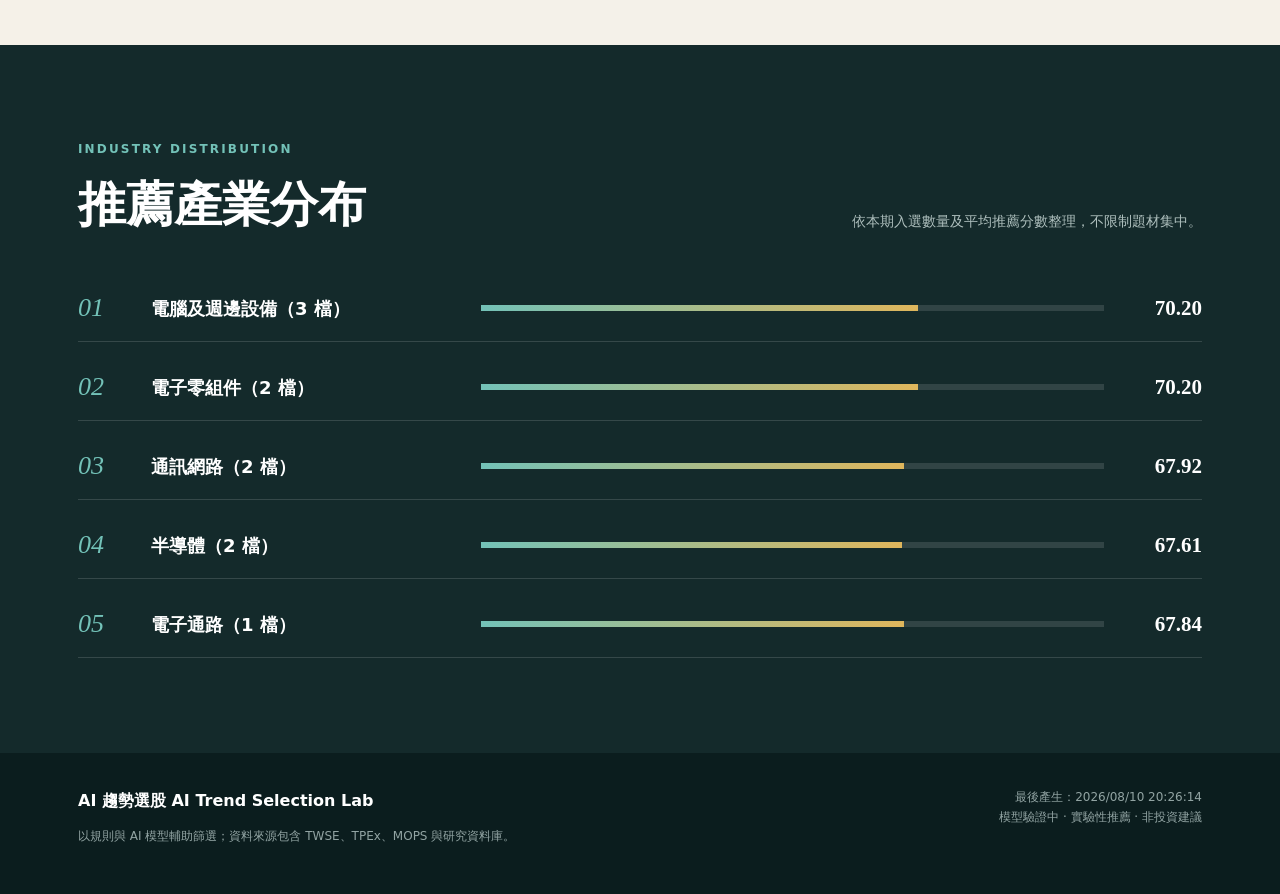
==== commit 626966bf: "Update recommendation page for 2026-08-10" ====
--- a/index.html
+++ b/index.html
@@ -124,7 +124,7 @@
       <div class="tracking-table-wrap">
         <table class="tracking-table">
           <thead><tr>
-            <th>股票</th><th>原始推薦</th><th>最新價格</th><th>原始停利</th>
+            <th>股票</th><th>原始推薦</th><th>追蹤價格</th><th>原始停利</th>
             <th>原始停損</th><th>結案日期／價格</th><th>追蹤日數</th><th>目前狀態</th>
           </tr></thead>
           <tbody id="tracking-body"></tbody>
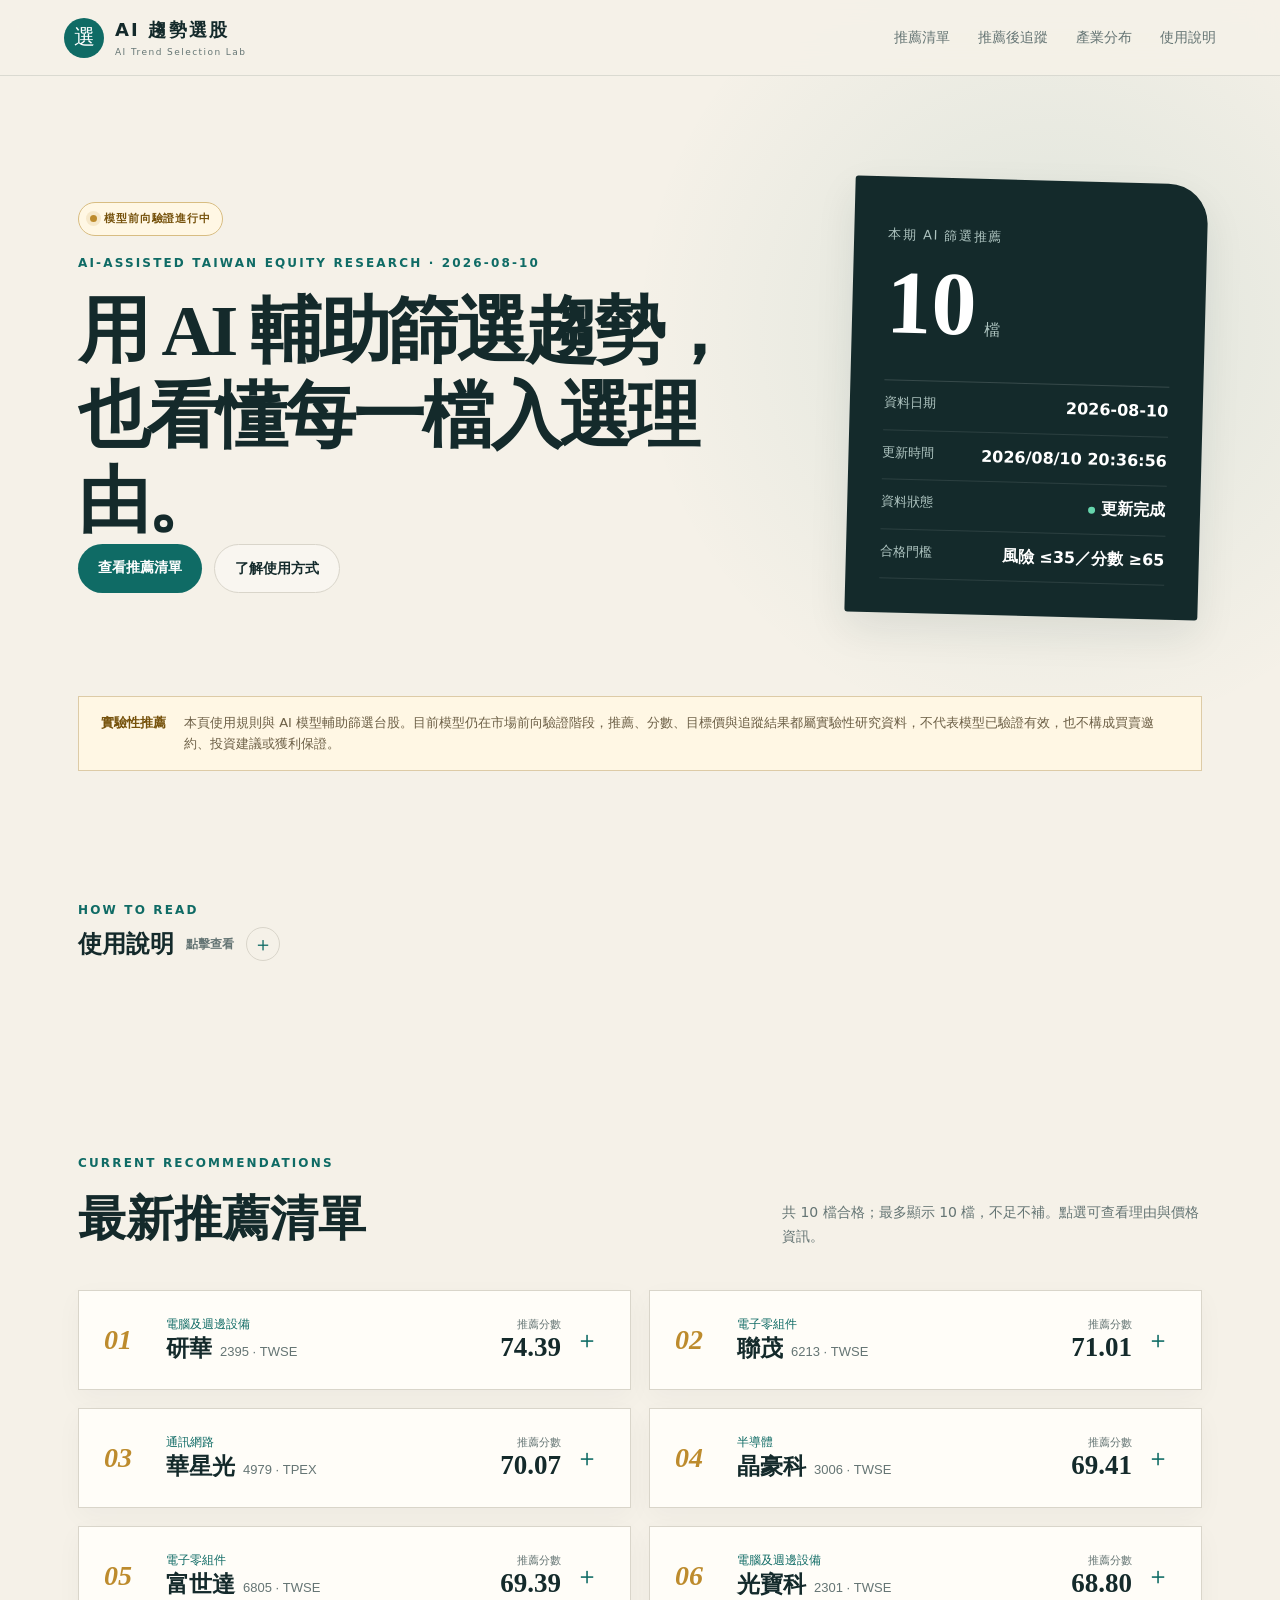
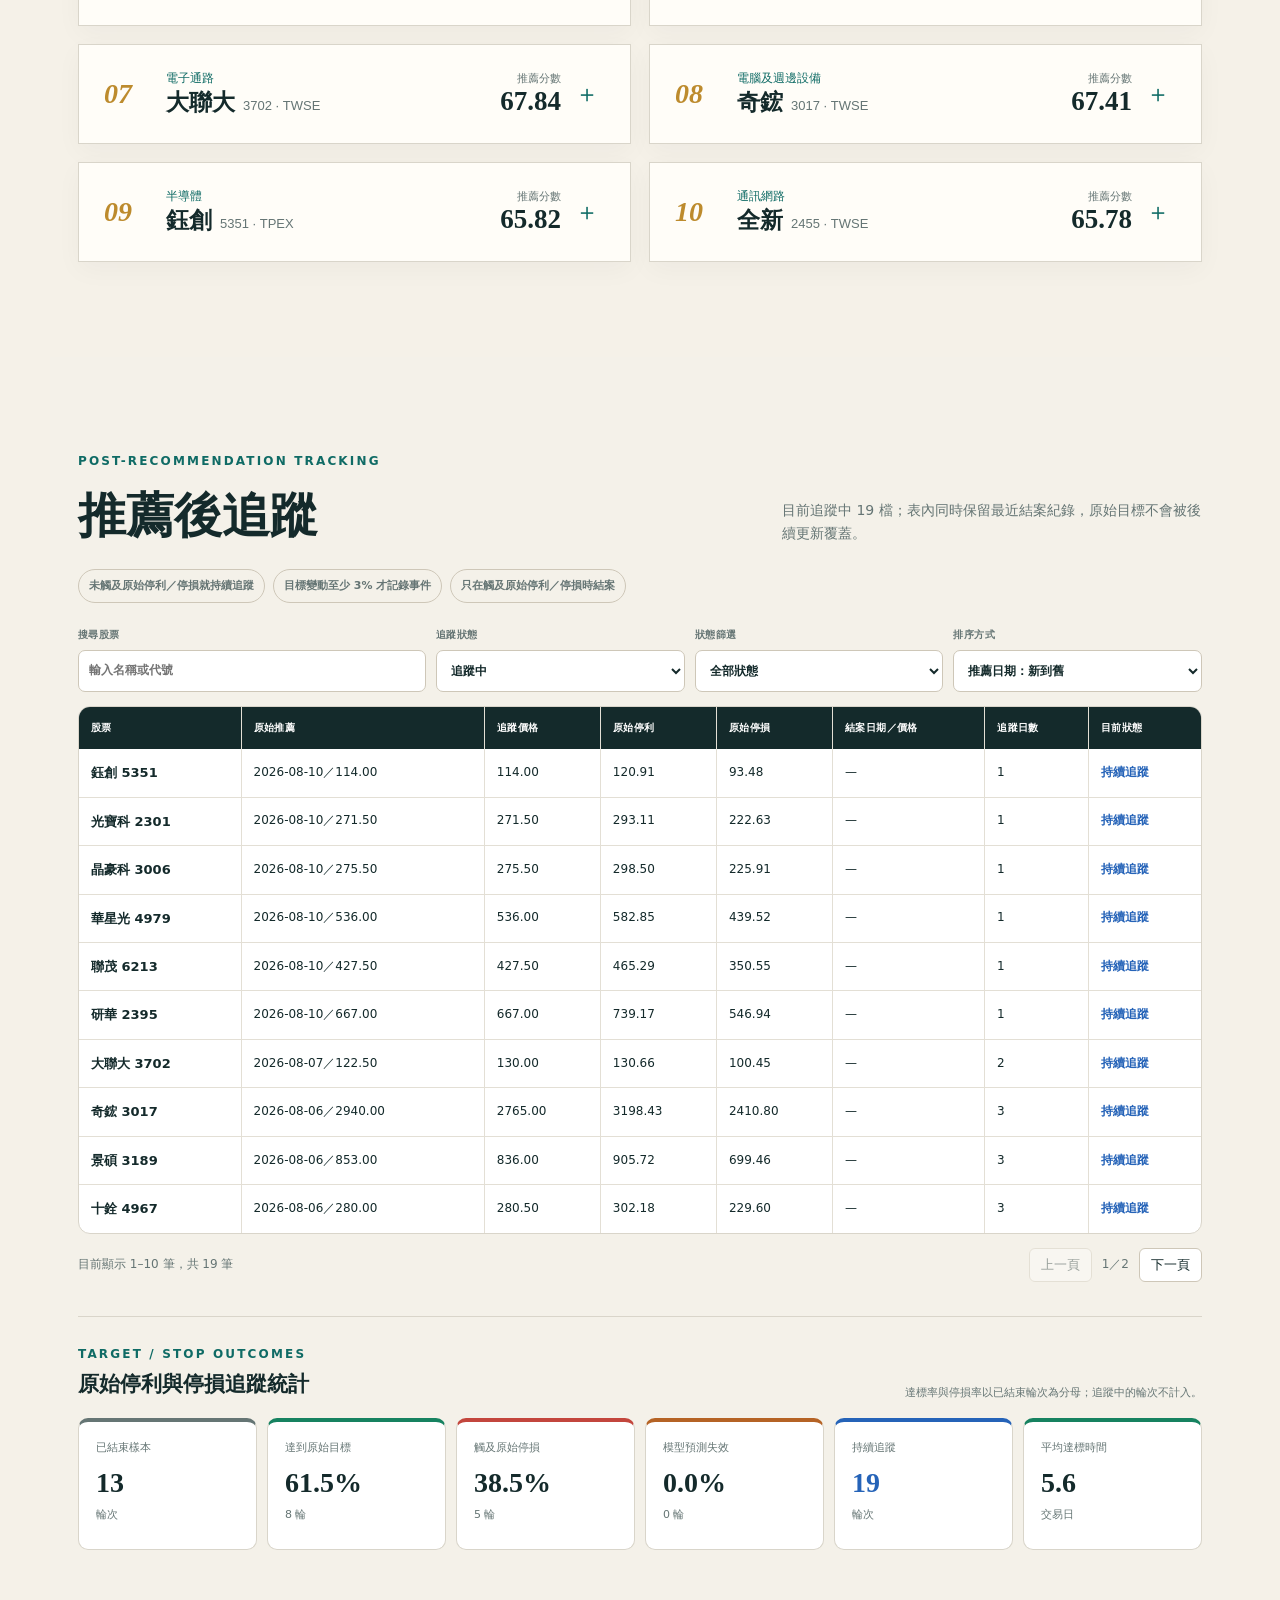
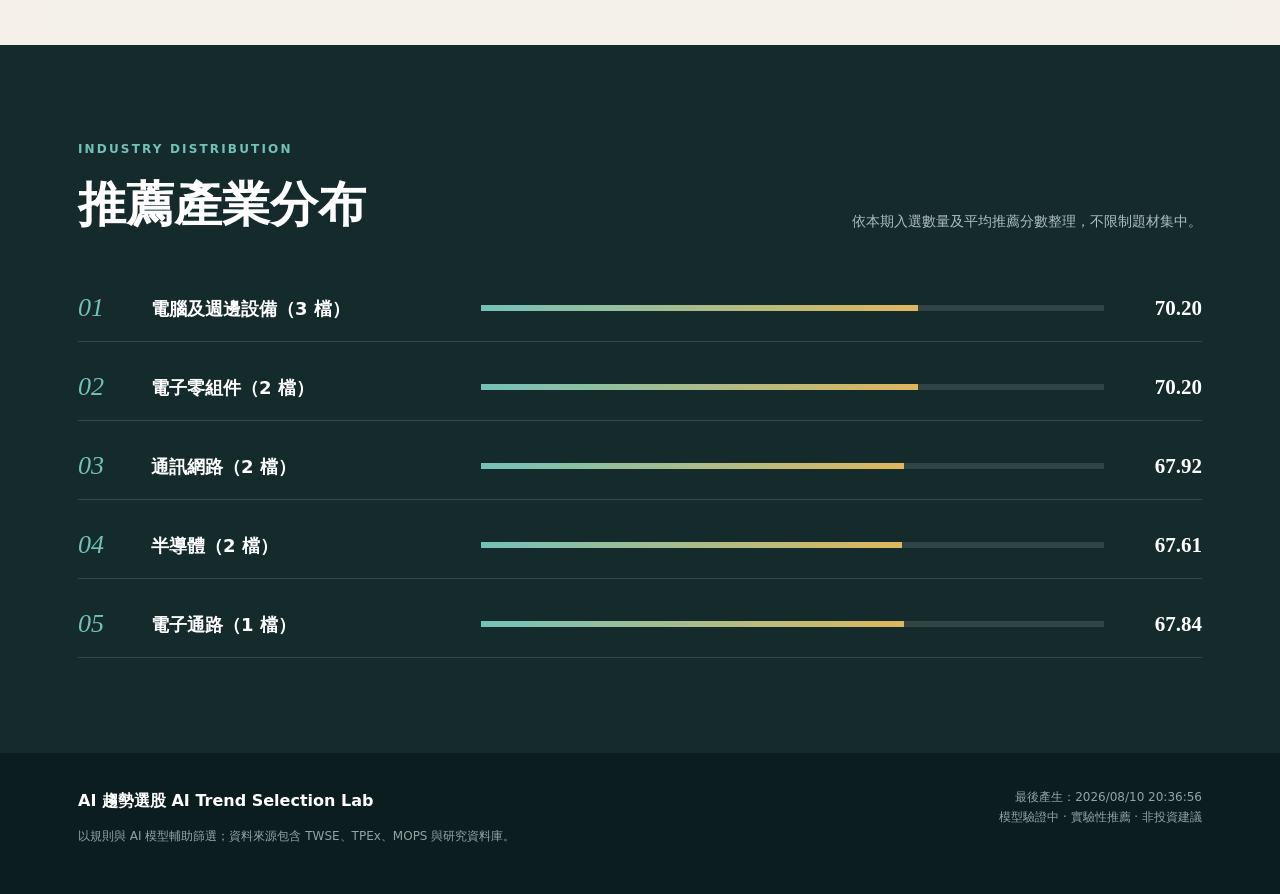
==== commit 1322e674: "Update recommendation page for 2026-08-10" ====
--- a/index.html
+++ b/index.html
@@ -111,6 +111,7 @@
             <option value="active">持續追蹤</option>
             <option value="target_reached">已達原始目標</option>
             <option value="stop_triggered">已跌破原始停損</option>
+            <option value="model_expired">模型預測失效</option>
           </select>
         </label>
         <label>
@@ -150,6 +151,7 @@
           <article class="tracking-stat-card neutral"><span>已結束樣本</span><strong data-tracking-stat="closed">0</strong><small>輪次</small></article>
           <article class="tracking-stat-card success"><span>達到原始目標</span><strong data-tracking-stat="target-rate">—</strong><small data-tracking-stat="target-count">0 輪</small></article>
           <article class="tracking-stat-card danger"><span>觸及原始停損</span><strong data-tracking-stat="stop-rate">—</strong><small data-tracking-stat="stop-count">0 輪</small></article>
+          <article class="tracking-stat-card warning"><span>模型預測失效</span><strong data-tracking-stat="expired-rate">—</strong><small data-tracking-stat="expired-count">0 輪</small></article>
           <article class="tracking-stat-card active"><span>持續追蹤</span><strong data-tracking-stat="active">0</strong><small>輪次</small></article>
           <article class="tracking-stat-card success"><span>平均達標時間</span><strong data-tracking-stat="average-days">—</strong><small>交易日</small></article>
         </div>
--- a/styles.css
+++ b/styles.css
@@ -193,6 +193,7 @@
 .tracking-status.active { color:#2563b8; }
 .tracking-status.stop_triggered { color:#c3463d; }
 .tracking-status.target_reached { color:#168260; }
+.tracking-status.model_expired { color:#b56325; }
 .tracking-empty td { padding:35px 15px; color:var(--muted); text-align:center; }
 .tracking-pagination { display:flex; align-items:center; justify-content:space-between; gap:20px; margin-top:14px; color:var(--muted); font-size:12px; }
 .tracking-pagination > div { display:flex; align-items:center; gap:10px; }
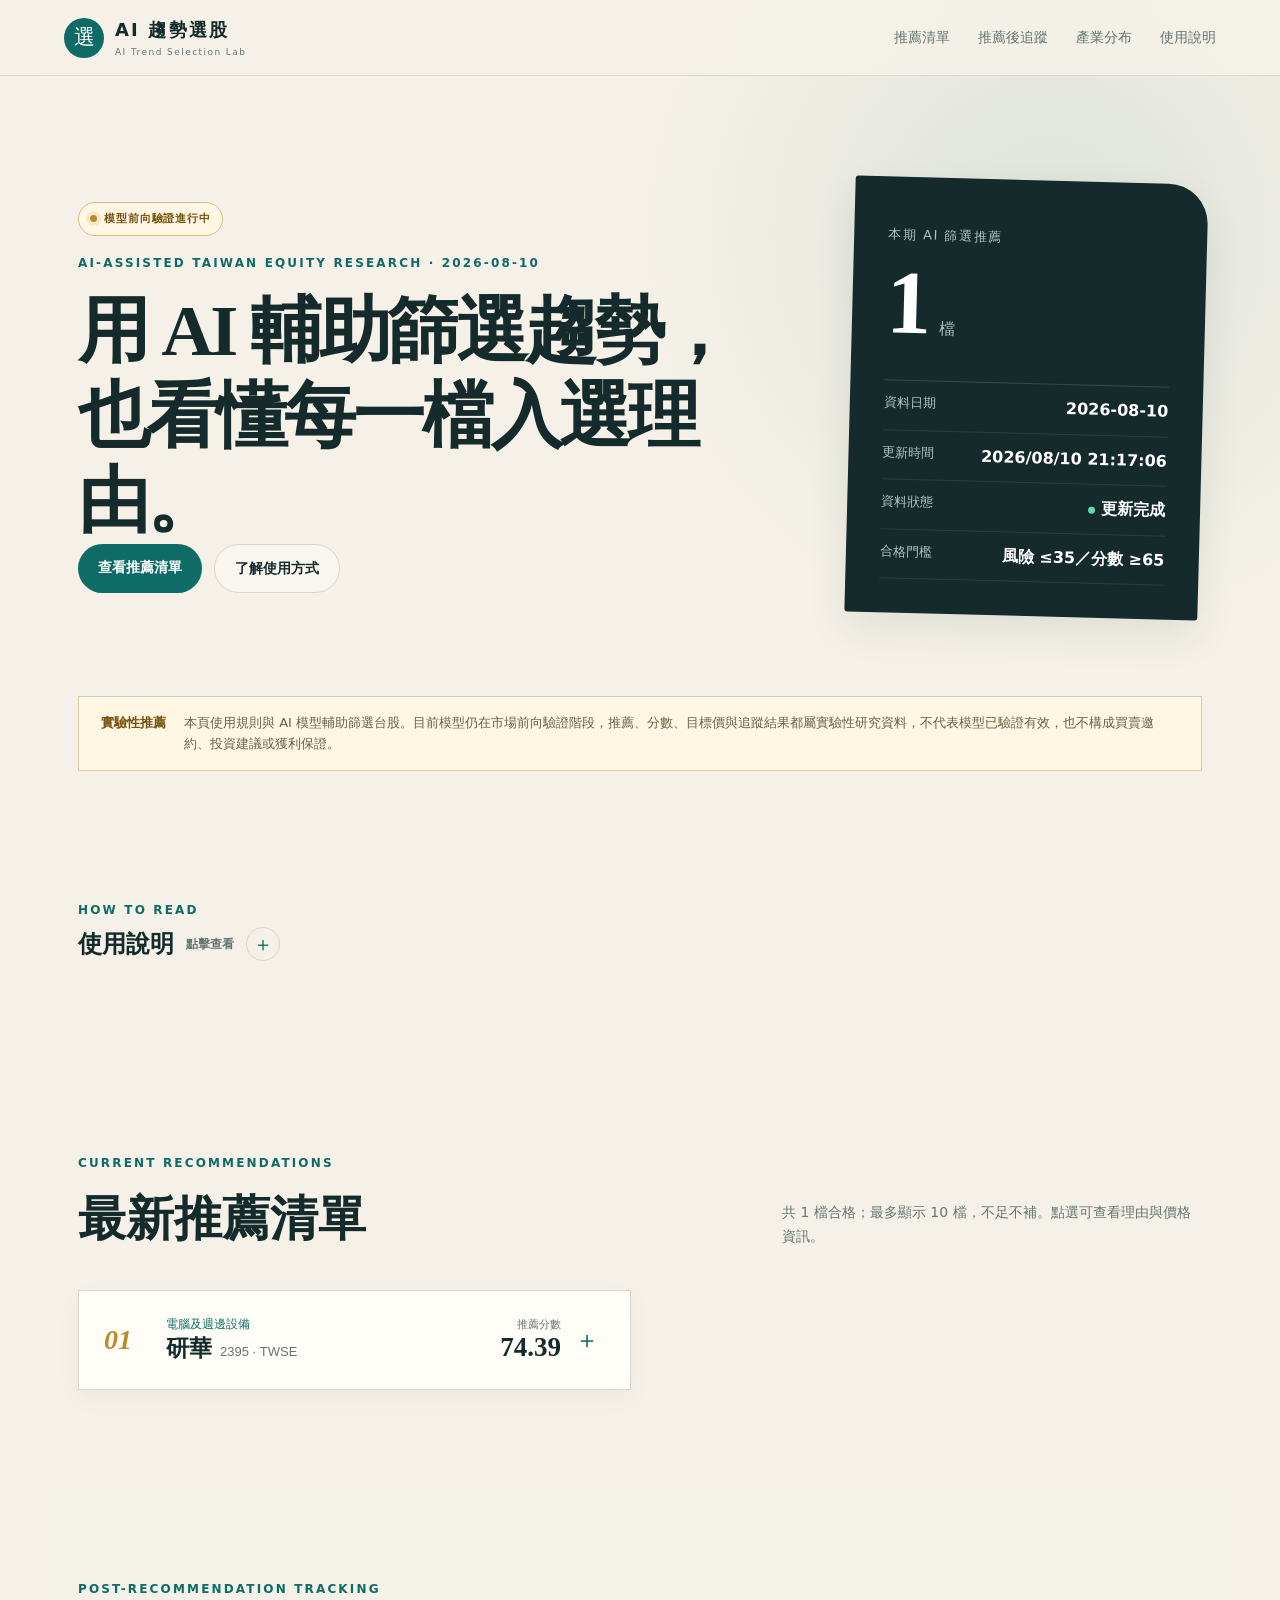
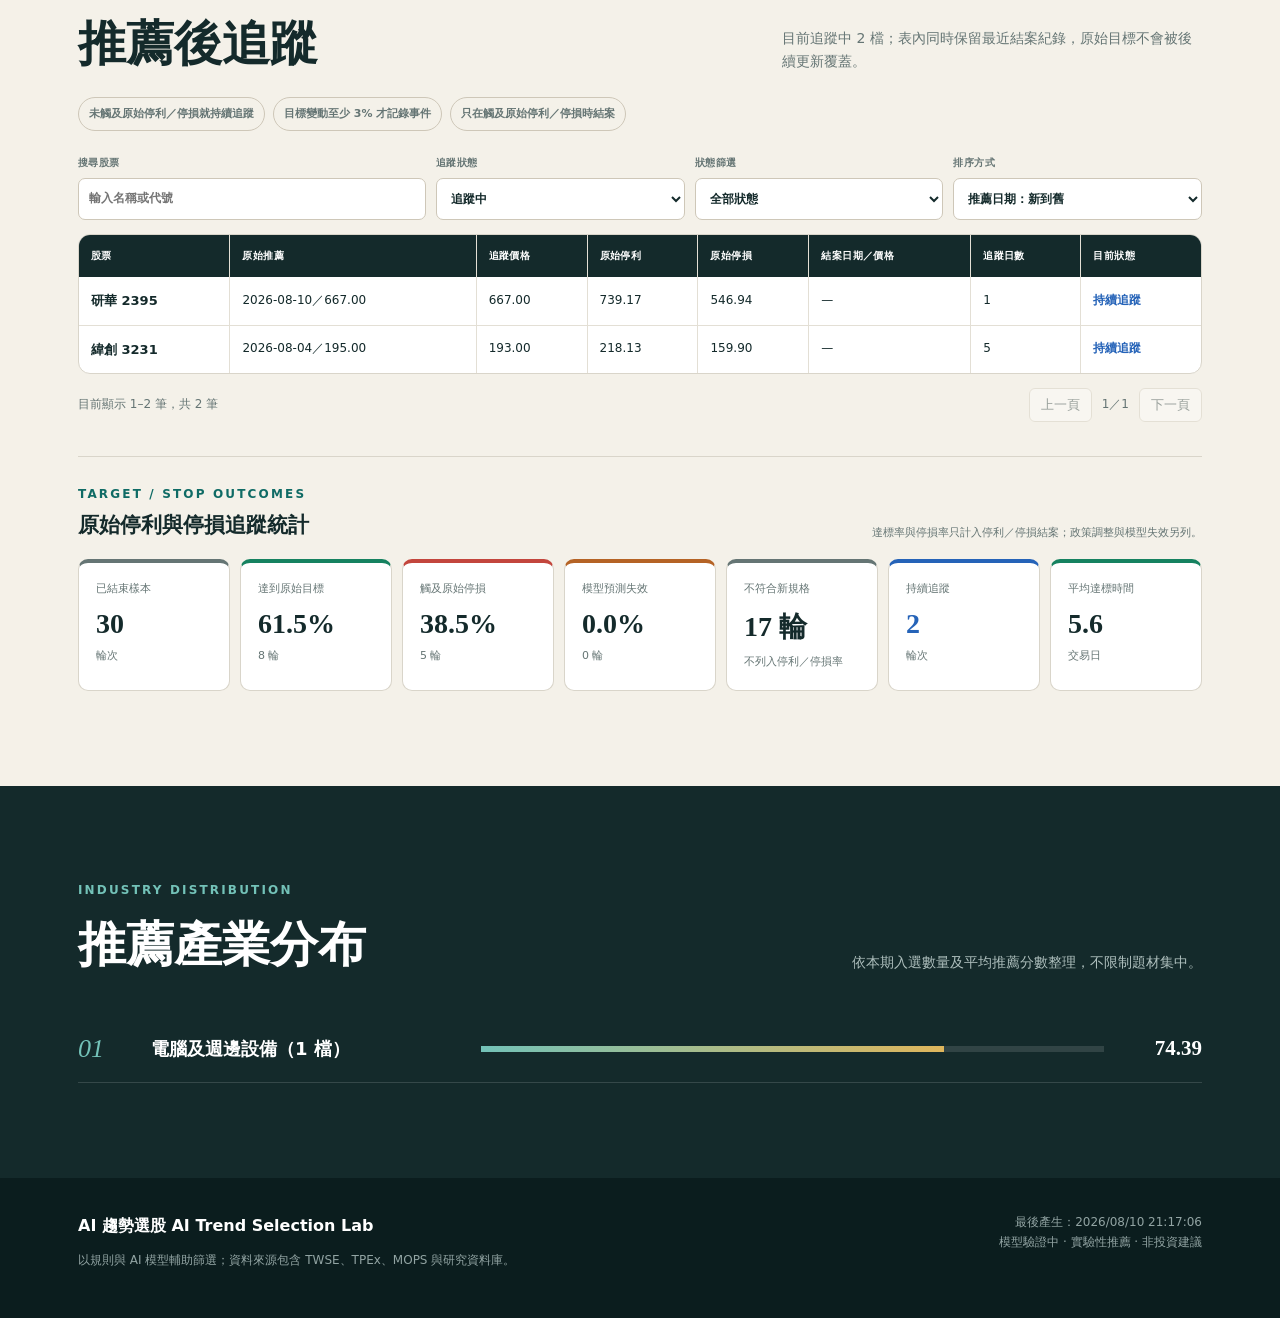
==== commit ad82c795: "Update recommendation page for 2026-08-10" ====
--- a/index.html
+++ b/index.html
@@ -112,6 +112,7 @@
             <option value="target_reached">已達原始目標</option>
             <option value="stop_triggered">已跌破原始停損</option>
             <option value="model_expired">模型預測失效</option>
+            <option value="policy_disqualified">不符合新規格</option>
           </select>
         </label>
         <label>
@@ -145,13 +146,14 @@
             <p class="eyebrow">TARGET / STOP OUTCOMES</p>
             <h3 id="tracking-statistics-title">原始停利與停損追蹤統計</h3>
           </div>
-          <p>達標率與停損率以已結束輪次為分母；追蹤中的輪次不計入。</p>
+          <p>達標率與停損率只計入停利／停損結案；政策調整與模型失效另列。</p>
         </div>
         <div class="tracking-stat-grid">
           <article class="tracking-stat-card neutral"><span>已結束樣本</span><strong data-tracking-stat="closed">0</strong><small>輪次</small></article>
           <article class="tracking-stat-card success"><span>達到原始目標</span><strong data-tracking-stat="target-rate">—</strong><small data-tracking-stat="target-count">0 輪</small></article>
           <article class="tracking-stat-card danger"><span>觸及原始停損</span><strong data-tracking-stat="stop-rate">—</strong><small data-tracking-stat="stop-count">0 輪</small></article>
           <article class="tracking-stat-card warning"><span>模型預測失效</span><strong data-tracking-stat="expired-rate">—</strong><small data-tracking-stat="expired-count">0 輪</small></article>
+          <article class="tracking-stat-card neutral"><span>不符合新規格</span><strong data-tracking-stat="disqualified-count">0 輪</strong><small>不列入停利／停損率</small></article>
           <article class="tracking-stat-card active"><span>持續追蹤</span><strong data-tracking-stat="active">0</strong><small>輪次</small></article>
           <article class="tracking-stat-card success"><span>平均達標時間</span><strong data-tracking-stat="average-days">—</strong><small>交易日</small></article>
         </div>
--- a/styles.css
+++ b/styles.css
@@ -194,6 +194,7 @@
 .tracking-status.stop_triggered { color:#c3463d; }
 .tracking-status.target_reached { color:#168260; }
 .tracking-status.model_expired { color:#b56325; }
+.tracking-status.policy_disqualified { color:#6b7280; }
 .tracking-empty td { padding:35px 15px; color:var(--muted); text-align:center; }
 .tracking-pagination { display:flex; align-items:center; justify-content:space-between; gap:20px; margin-top:14px; color:var(--muted); font-size:12px; }
 .tracking-pagination > div { display:flex; align-items:center; gap:10px; }
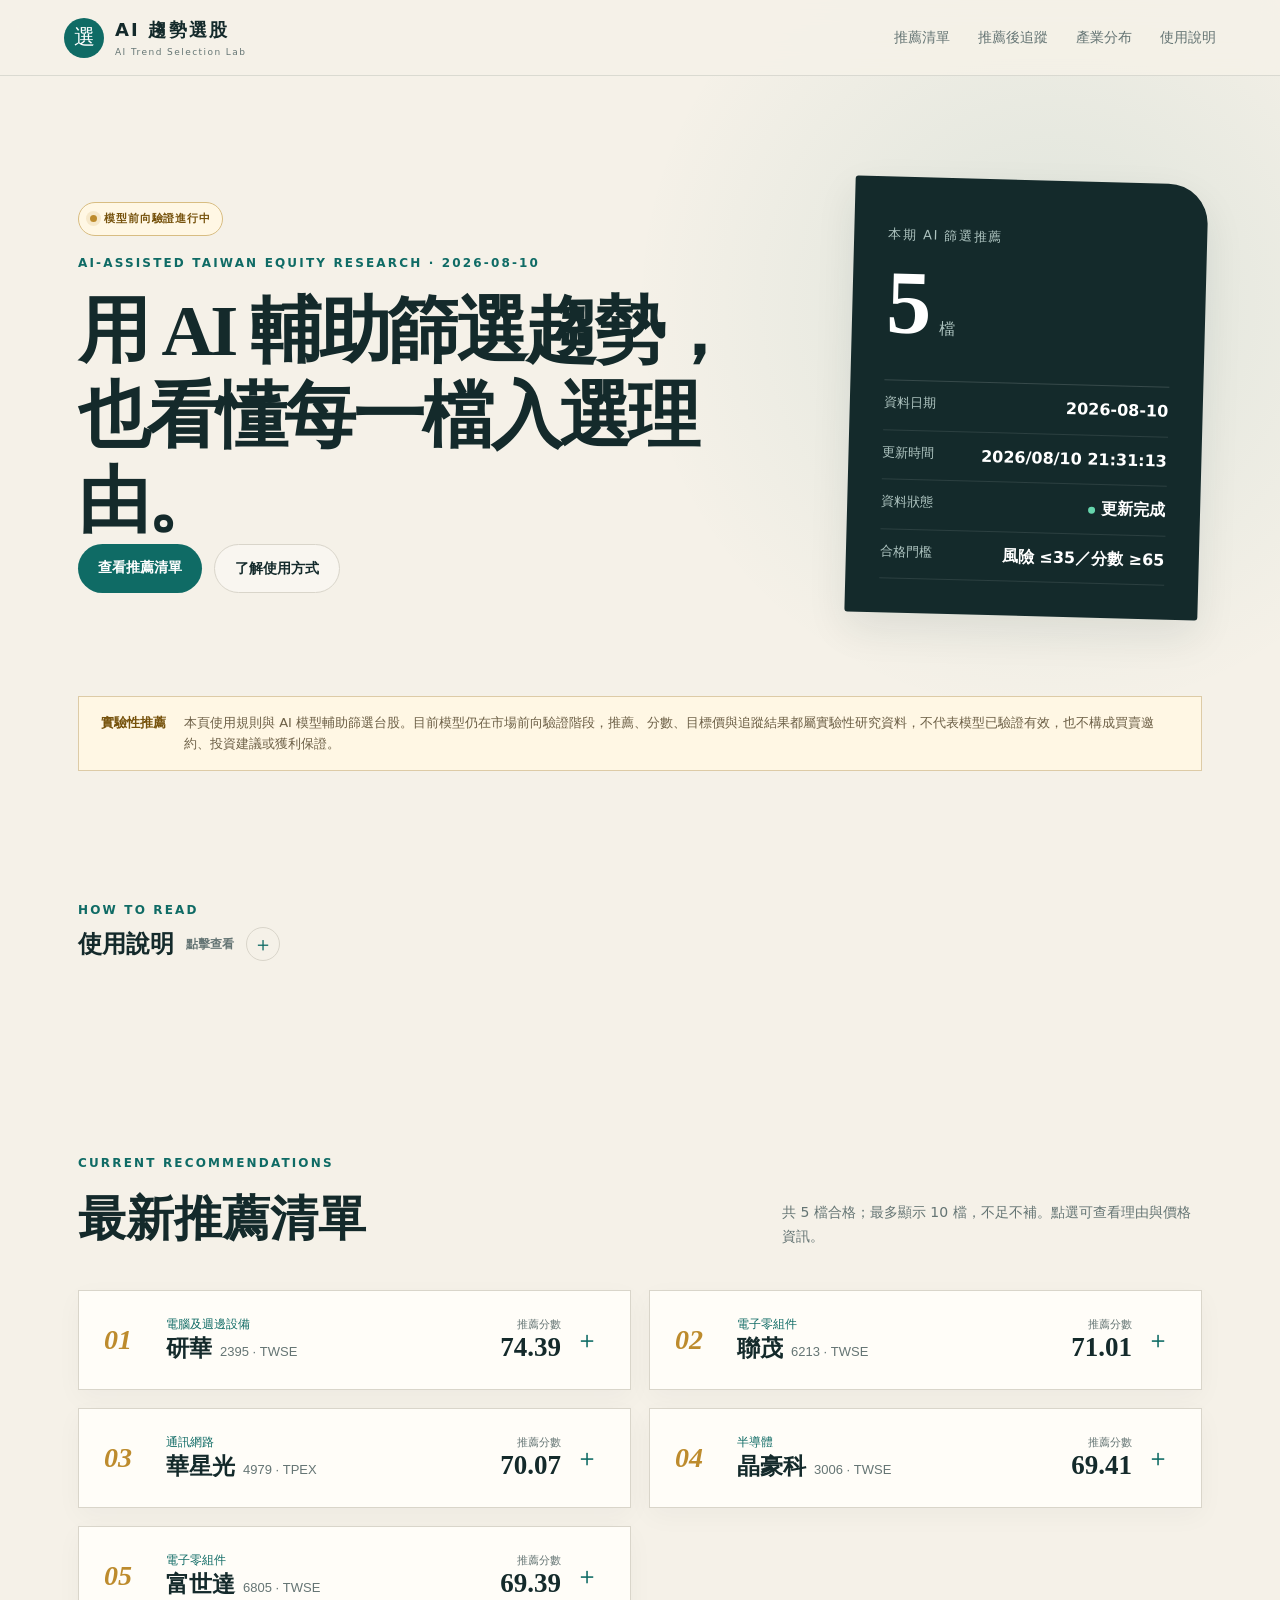
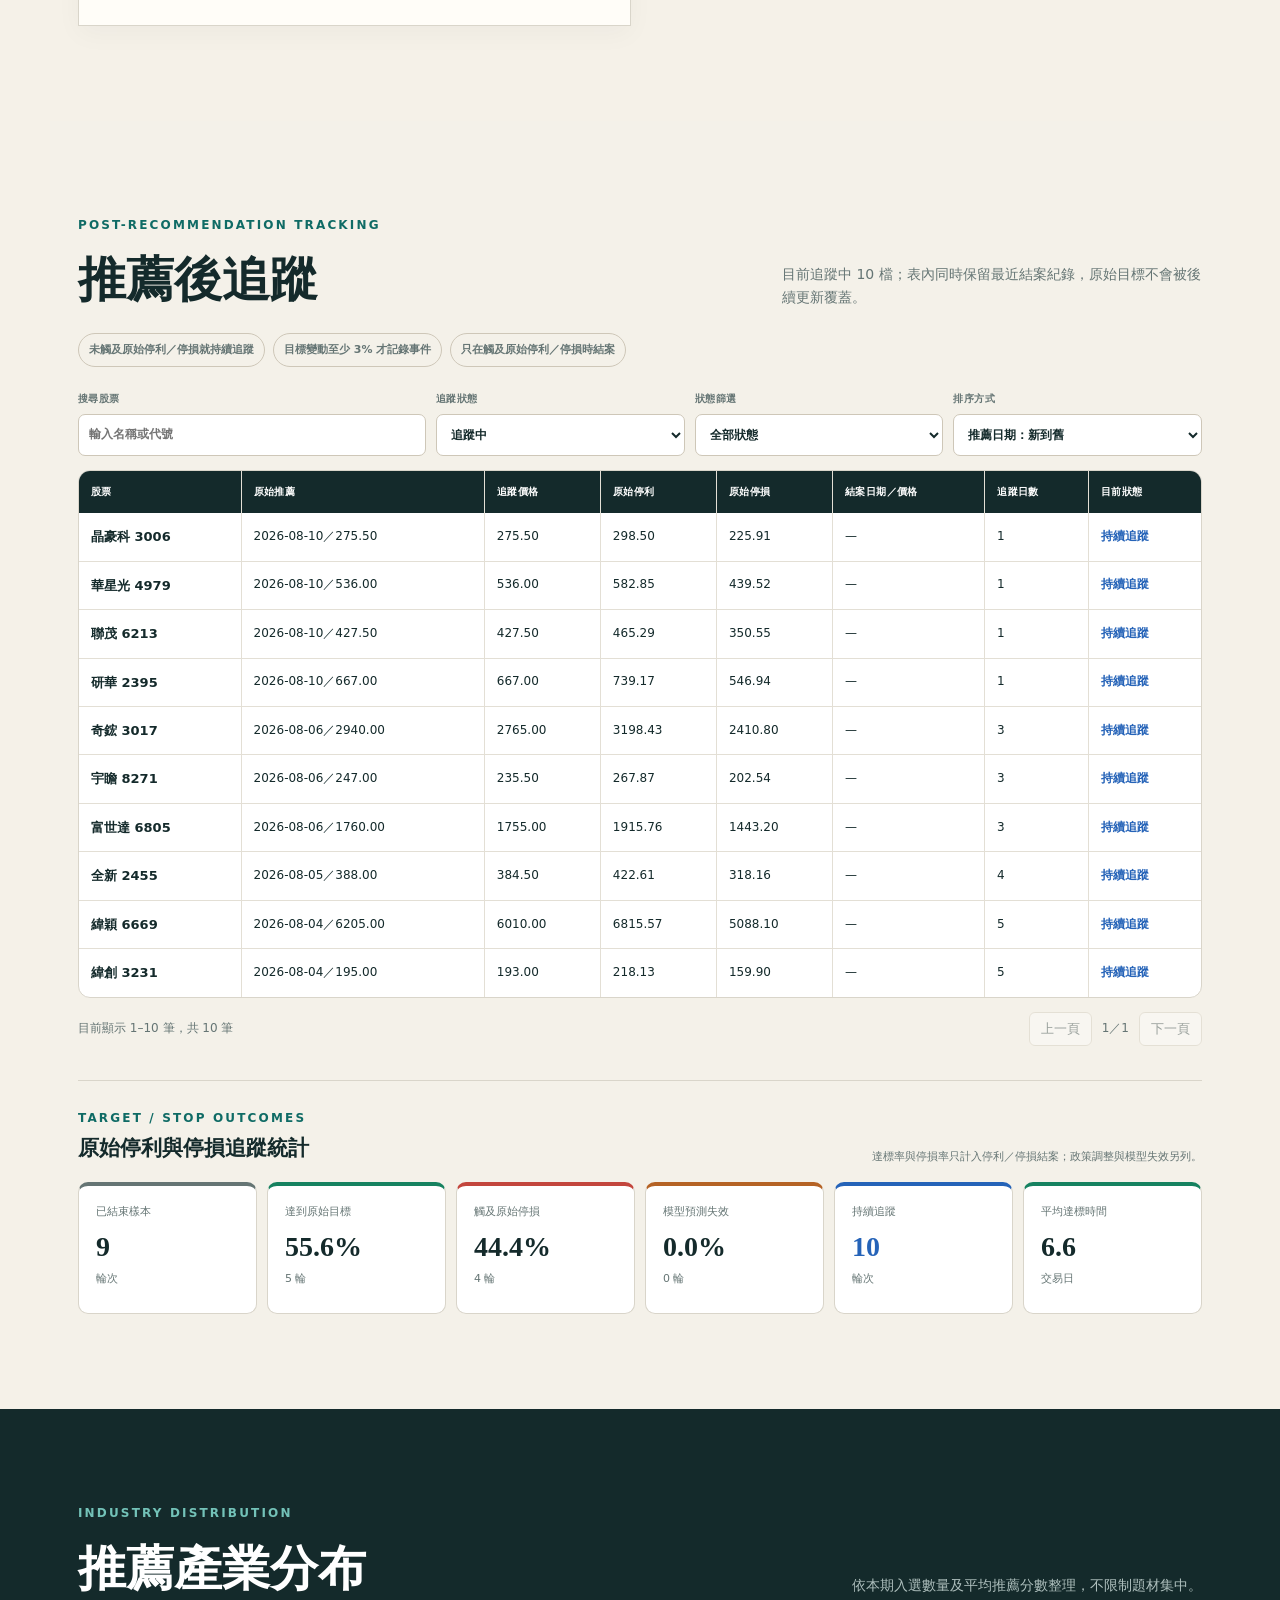
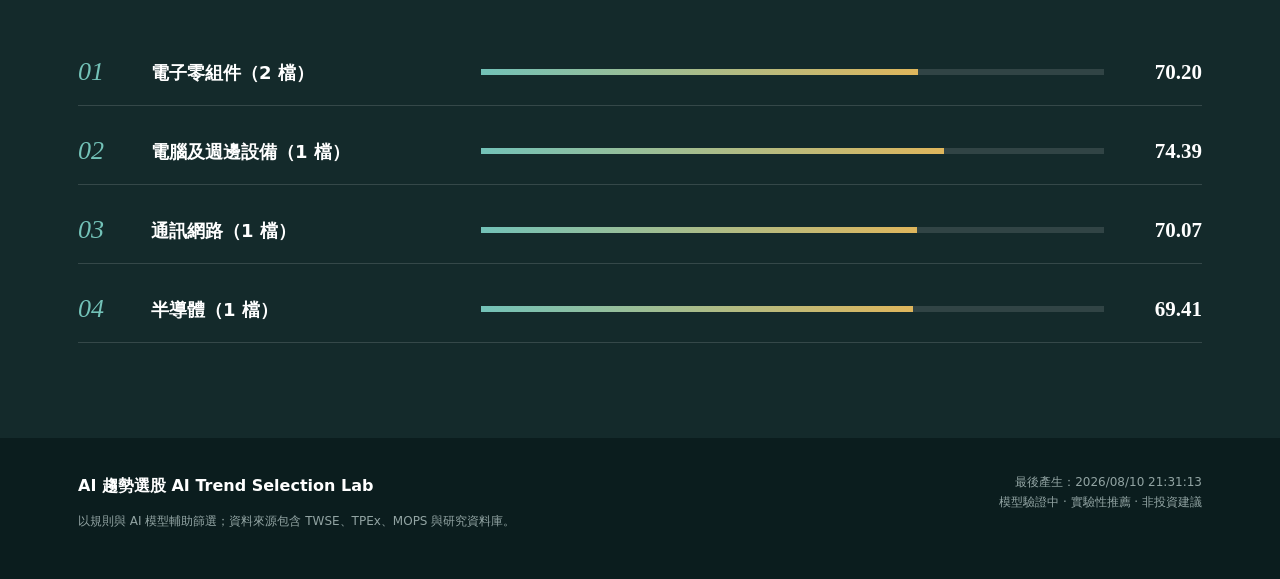
==== commit 33b4bae5: "Update recommendation page for 2026-08-10" ====
--- a/index.html
+++ b/index.html
@@ -112,7 +112,6 @@
             <option value="target_reached">已達原始目標</option>
             <option value="stop_triggered">已跌破原始停損</option>
             <option value="model_expired">模型預測失效</option>
-            <option value="policy_disqualified">不符合新規格</option>
           </select>
         </label>
         <label>
@@ -153,7 +152,6 @@
           <article class="tracking-stat-card success"><span>達到原始目標</span><strong data-tracking-stat="target-rate">—</strong><small data-tracking-stat="target-count">0 輪</small></article>
           <article class="tracking-stat-card danger"><span>觸及原始停損</span><strong data-tracking-stat="stop-rate">—</strong><small data-tracking-stat="stop-count">0 輪</small></article>
           <article class="tracking-stat-card warning"><span>模型預測失效</span><strong data-tracking-stat="expired-rate">—</strong><small data-tracking-stat="expired-count">0 輪</small></article>
-          <article class="tracking-stat-card neutral"><span>不符合新規格</span><strong data-tracking-stat="disqualified-count">0 輪</strong><small>不列入停利／停損率</small></article>
           <article class="tracking-stat-card active"><span>持續追蹤</span><strong data-tracking-stat="active">0</strong><small>輪次</small></article>
           <article class="tracking-stat-card success"><span>平均達標時間</span><strong data-tracking-stat="average-days">—</strong><small>交易日</small></article>
         </div>
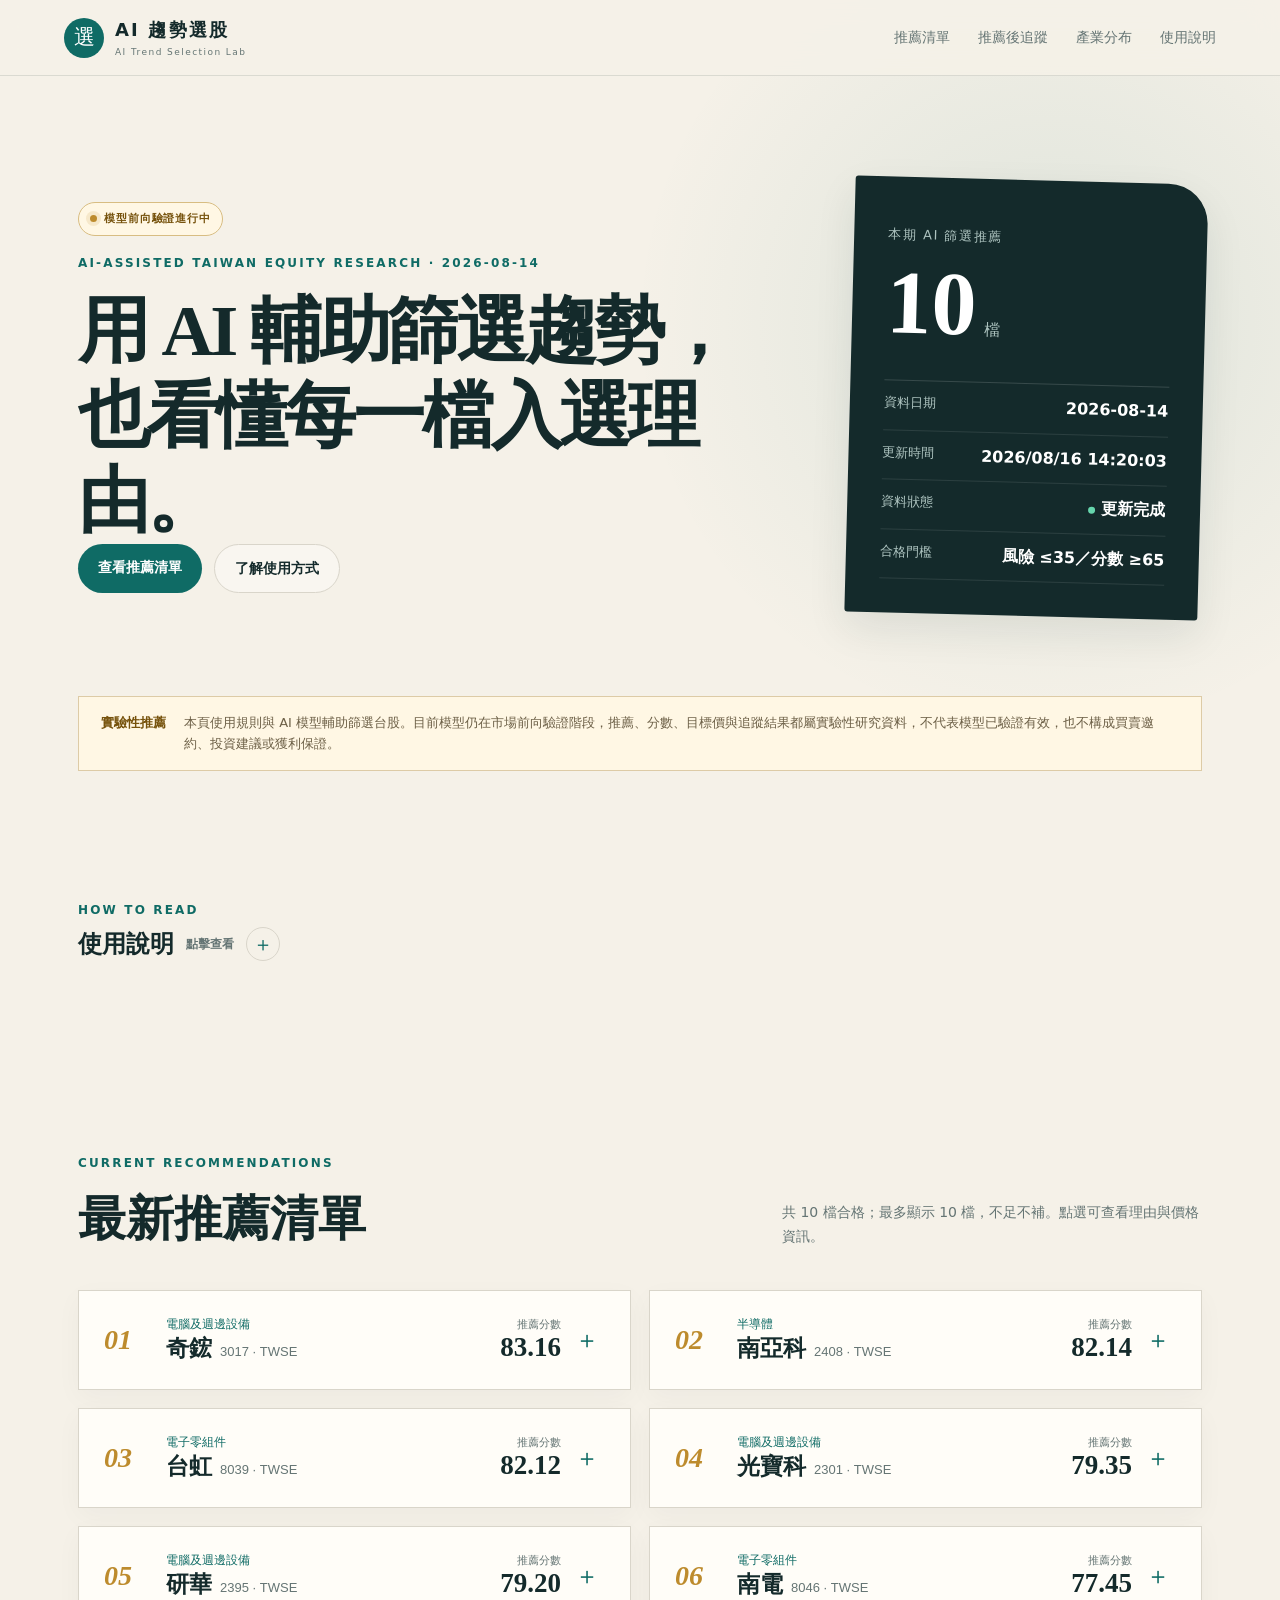
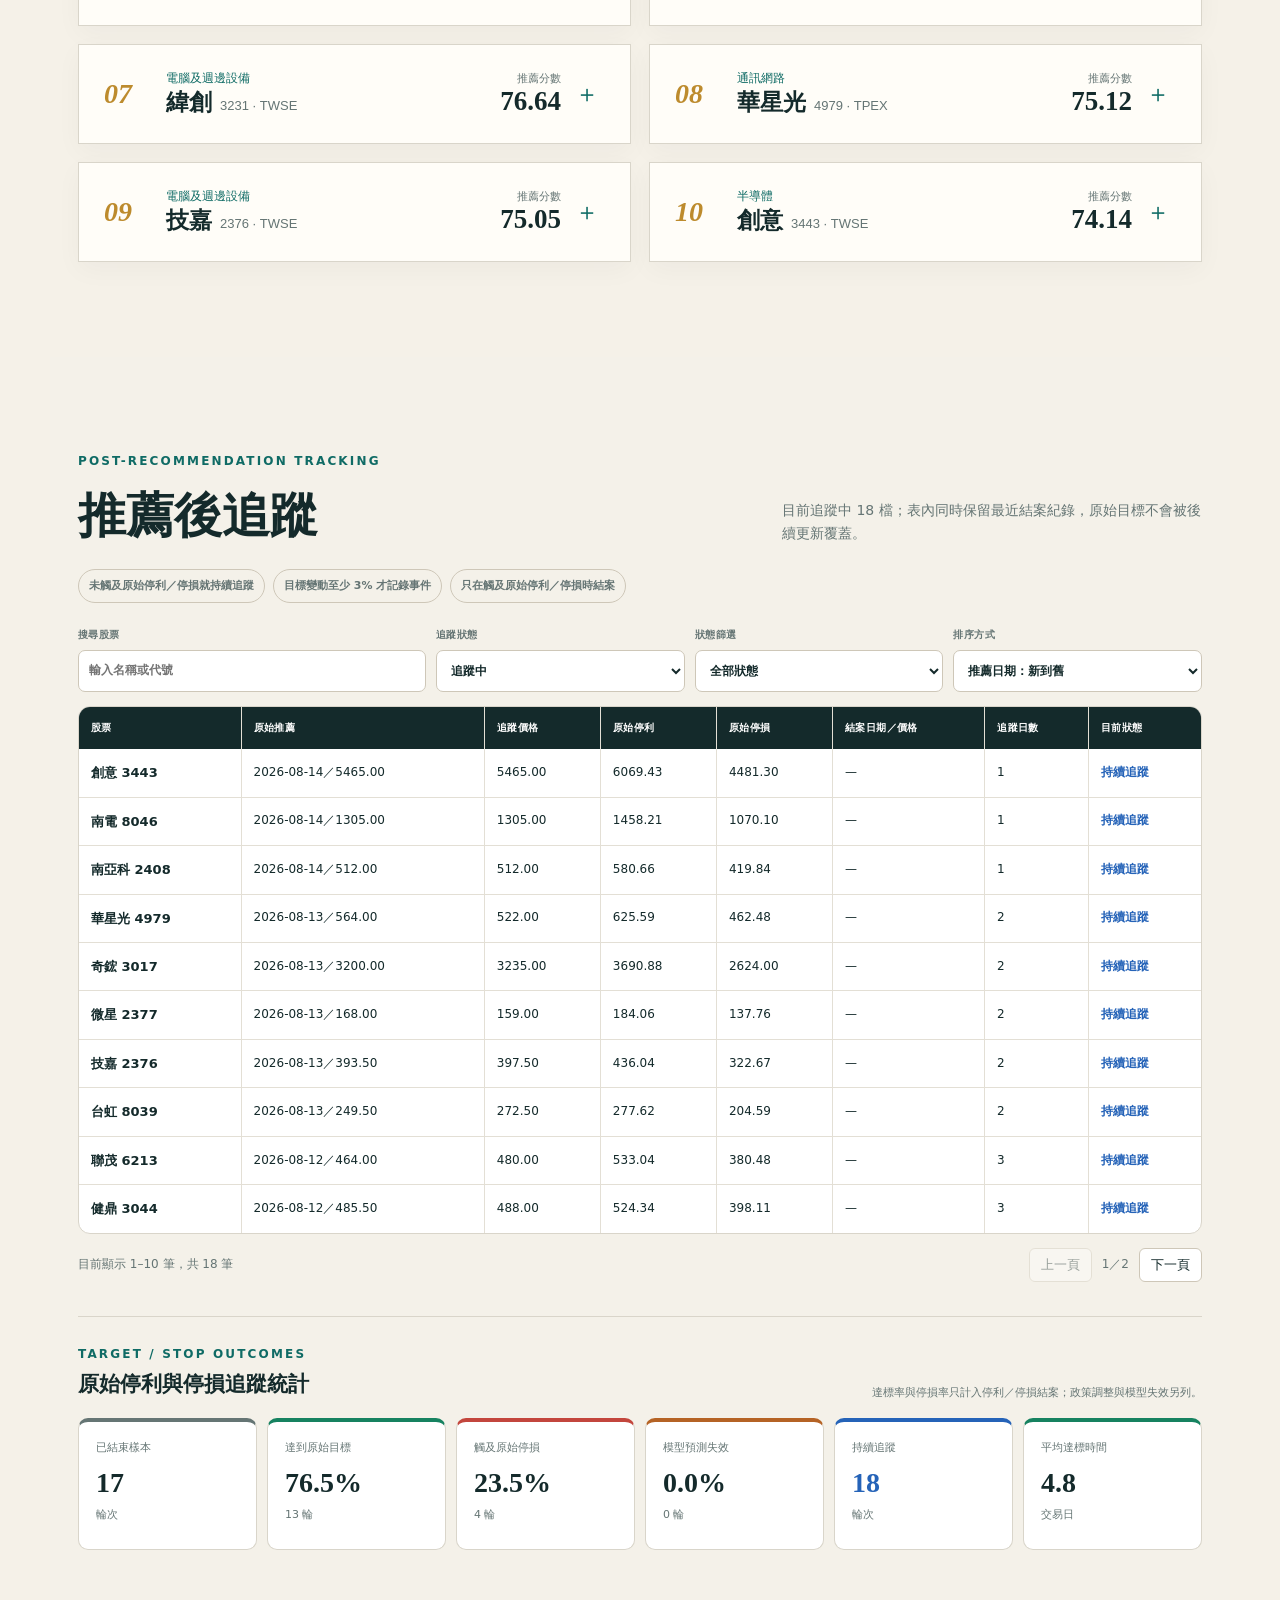
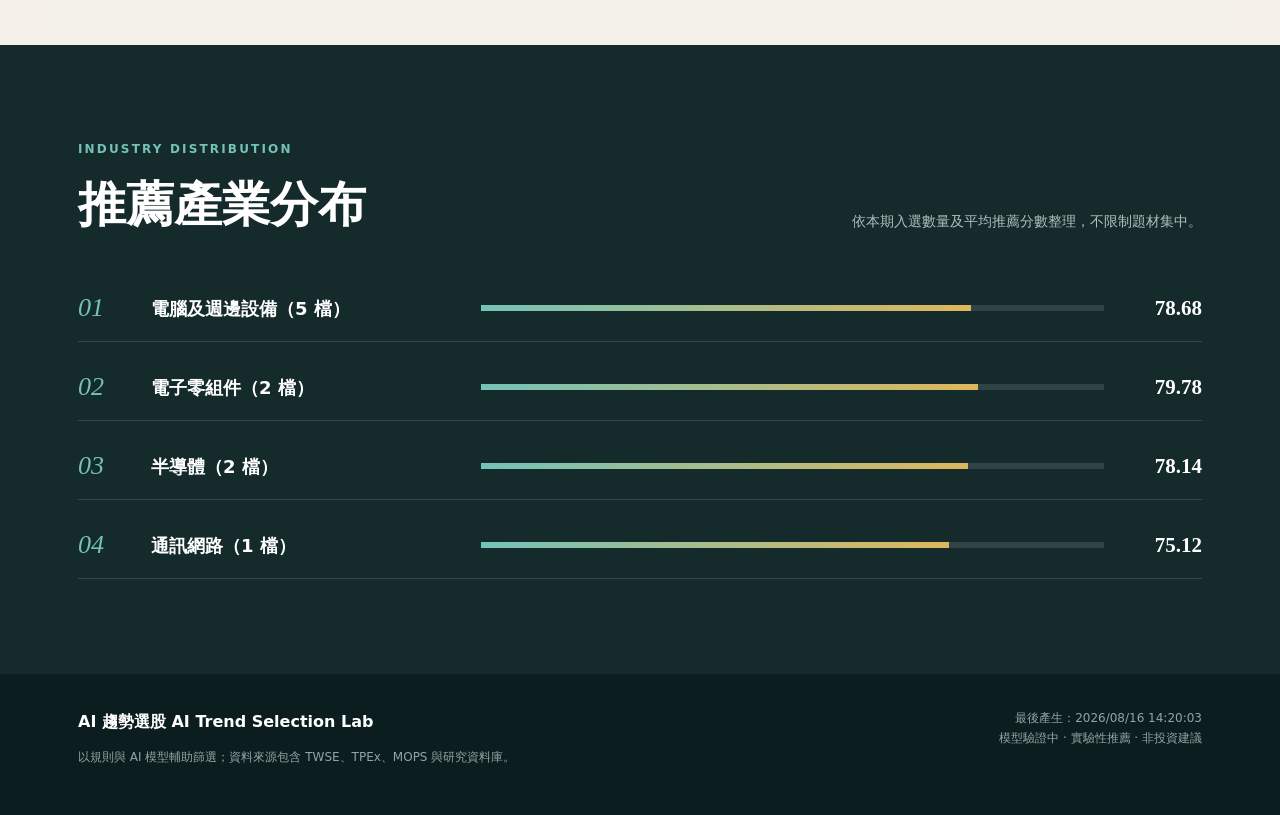
==== commit fbc6ba8b: "Update recommendation page for 2026-08-14" ====
--- a/index.html
+++ b/index.html
@@ -6,7 +6,7 @@
   <meta name="robots" content="noindex,nofollow,noarchive">
   <meta name="description" content="模型前向驗證中的 AI 台股篩選與實驗性推薦研究清單">
   <title>AI 趨勢選股研究室</title>
-  <link rel="stylesheet" href="styles.css?v=20260723-1">
+  <link rel="stylesheet" href="styles.css?v=20260816-1">
 </head>
 <body>
   <header class="site-header">
--- a/styles.css
+++ b/styles.css
@@ -295,3 +295,24 @@
   .method-toggle { gap:7px; }
   .method-toggle b { width:30px; height:30px; }
 }
+.official-updates {
+  margin-top: 18px;
+  padding: 16px 18px;
+  border: 1px solid rgba(15, 118, 110, 0.22);
+  border-radius: 14px;
+  background: rgba(240, 253, 250, 0.72);
+}
+.official-updates h4 { margin: 0 0 10px; font-size: 1rem; }
+.official-updates ul { margin: 0; padding: 0; display: grid; gap: 9px; list-style: none; }
+.official-updates li { min-width: 0; }
+.official-updates a { display: grid; grid-template-columns:auto minmax(0,1fr) auto; align-items:center; gap:10px; padding:11px 12px; border:1px solid rgba(15,118,110,.16); border-radius:10px; background:rgba(255,255,255,.78); color:inherit; text-decoration:none; transition:border-color .18s ease, transform .18s ease; }
+.official-updates a:hover { border-color:rgba(15,118,110,.42); transform:translateY(-1px); }
+.official-update-source { padding:4px 7px; border-radius:99px; background:rgba(15,118,110,.1); color:var(--teal); font-size:10px; font-weight:800; white-space:nowrap; }
+.official-updates strong { min-width:0; overflow:hidden; color:var(--ink); font-size:12px; font-weight:750; text-overflow:ellipsis; white-space:nowrap; }
+.official-updates time { color:var(--muted); font-size:10px; white-space:nowrap; }
+.official-updates-meta { margin: 12px 0 0; color: var(--muted); font-size: 0.82rem; }
+@media (max-width: 640px) {
+  .official-updates a { grid-template-columns:auto 1fr; }
+  .official-updates time { grid-column:2; }
+  .official-updates strong { white-space:normal; }
+}
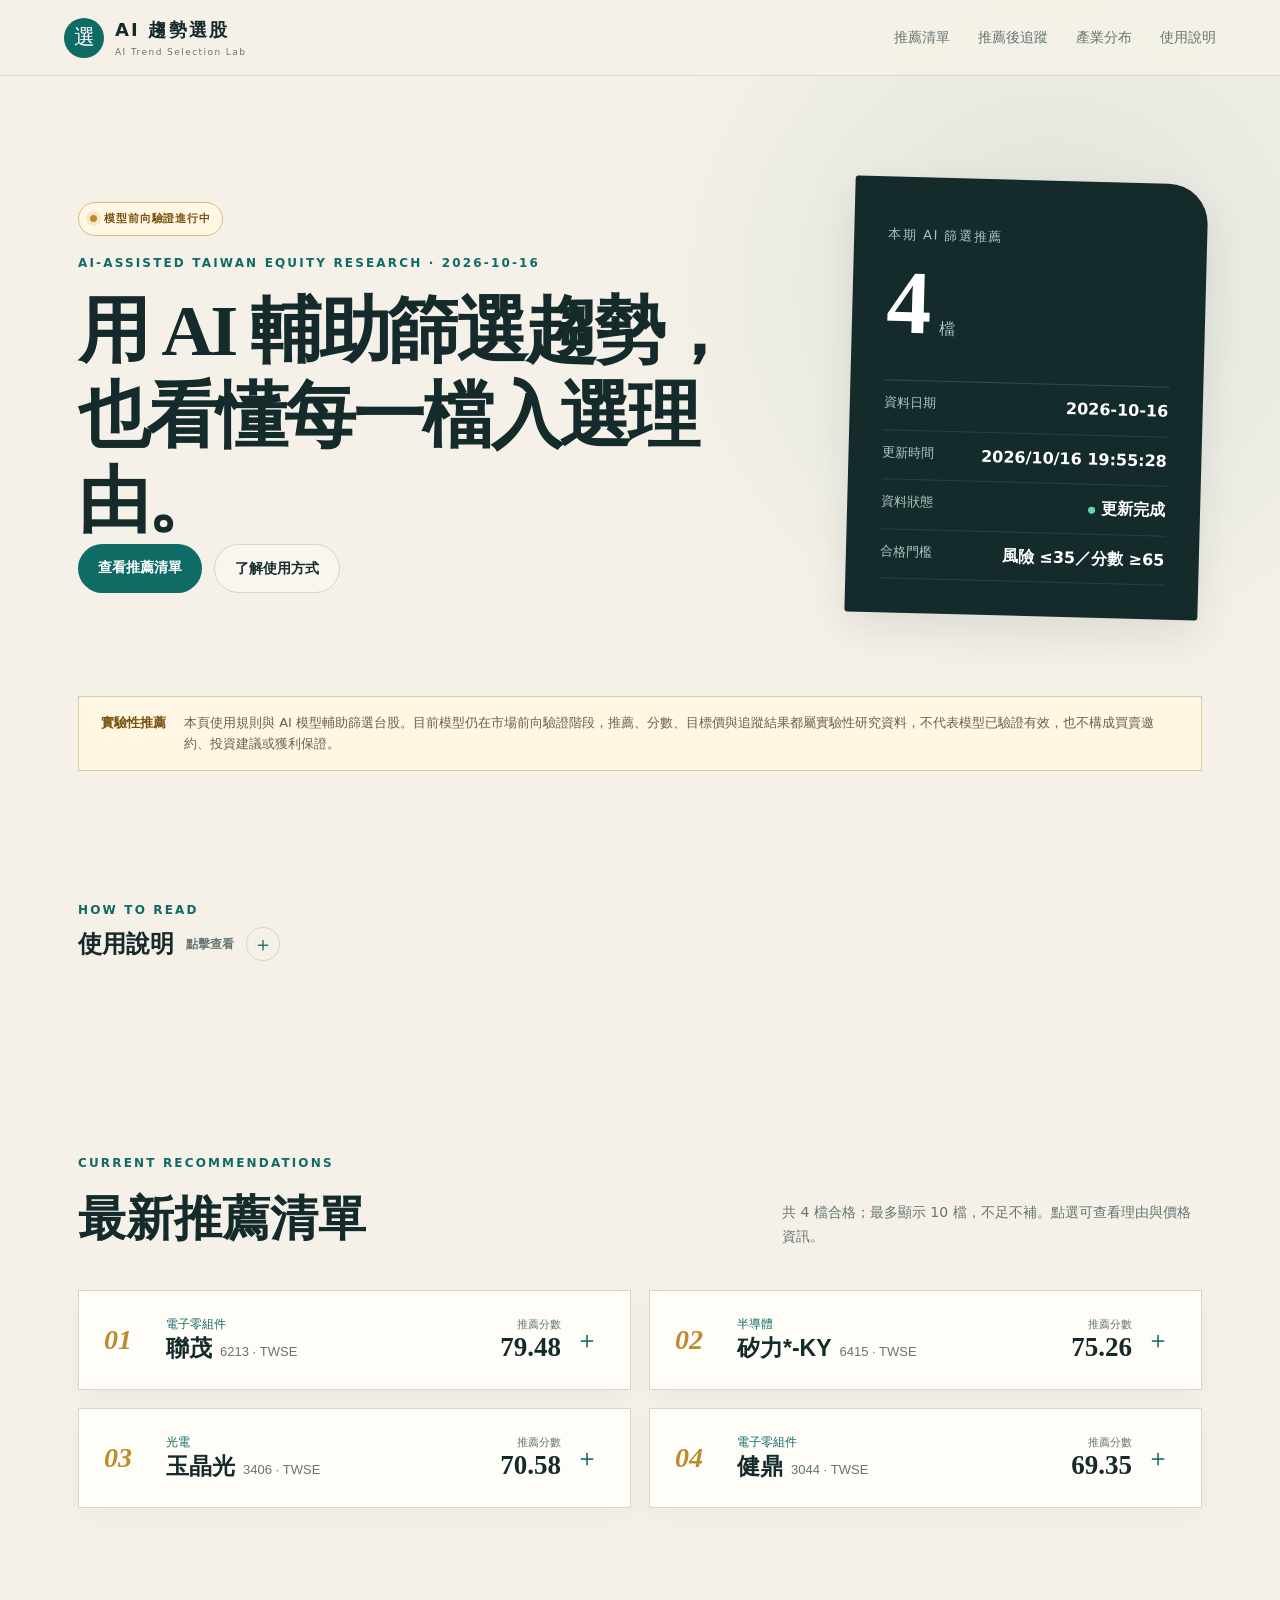
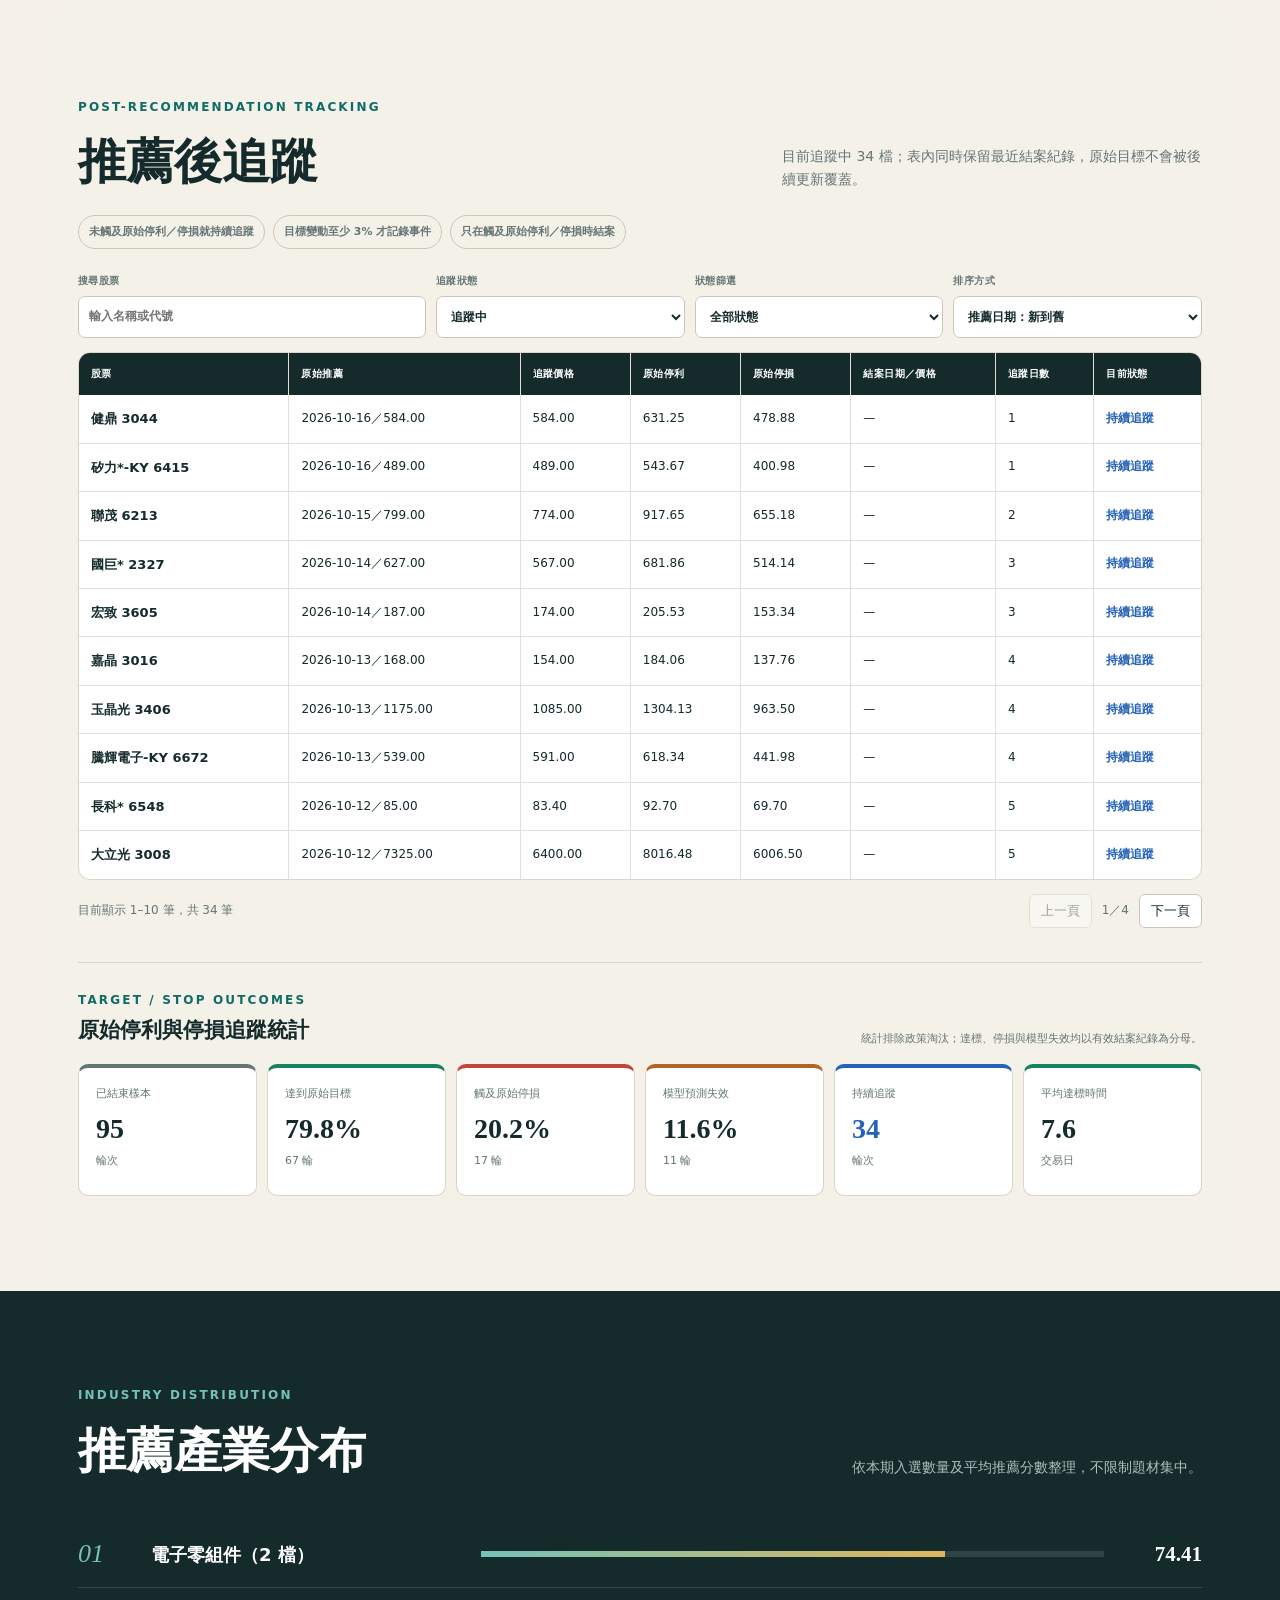
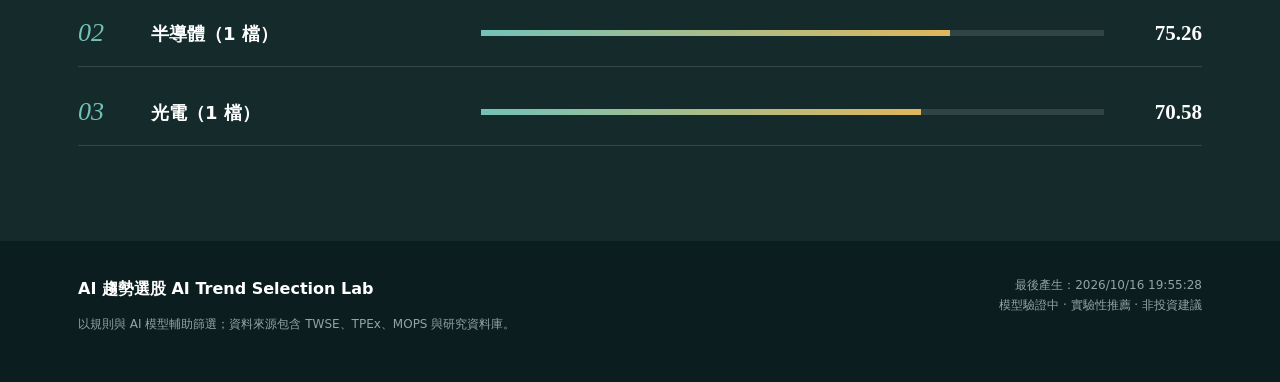
==== commit b4276c0d: "Update recommendation page for 2026-10-16" ====
--- a/index.html
+++ b/index.html
@@ -145,7 +145,7 @@
             <p class="eyebrow">TARGET / STOP OUTCOMES</p>
             <h3 id="tracking-statistics-title">原始停利與停損追蹤統計</h3>
           </div>
-          <p>達標率與停損率只計入停利／停損結案；政策調整與模型失效另列。</p>
+          <p>統計排除政策淘汰；達標、停損與模型失效均以有效結案紀錄為分母。</p>
         </div>
         <div class="tracking-stat-grid">
           <article class="tracking-stat-card neutral"><span>已結束樣本</span><strong data-tracking-stat="closed">0</strong><small>輪次</small></article>
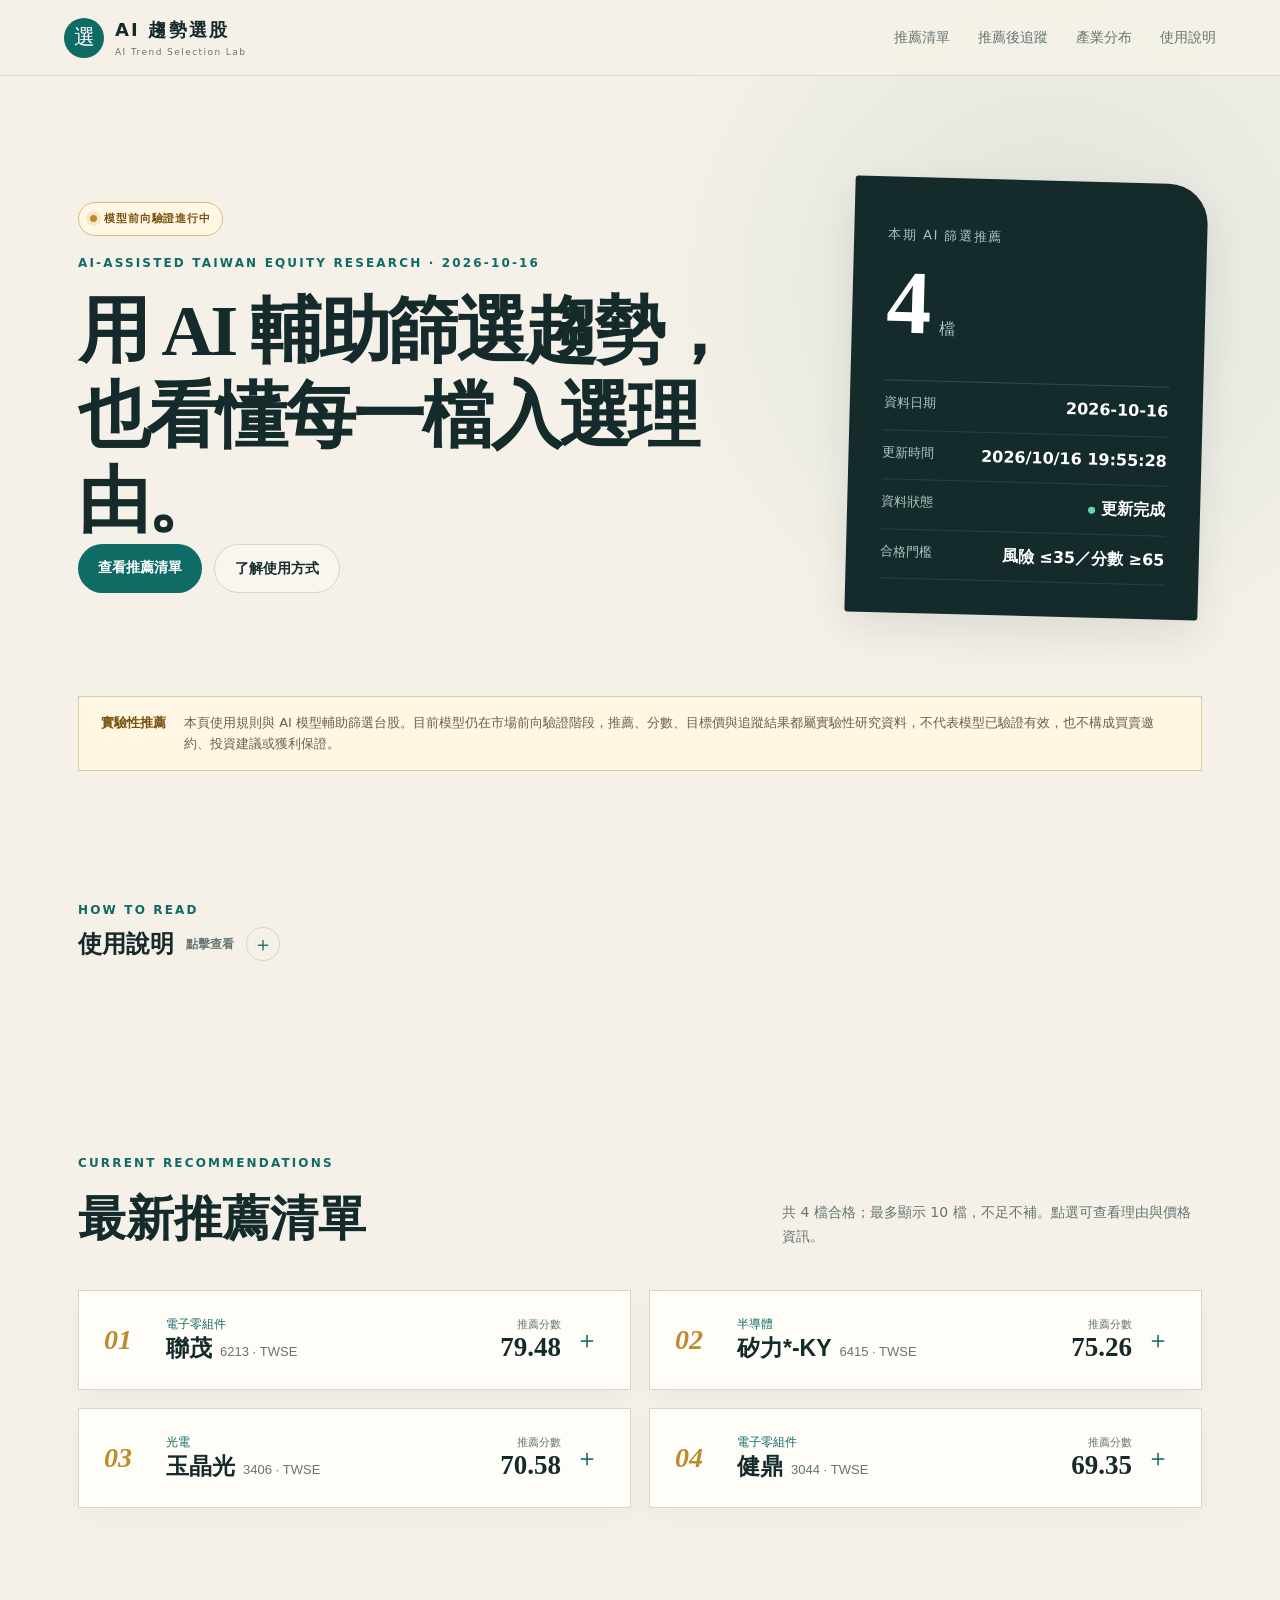
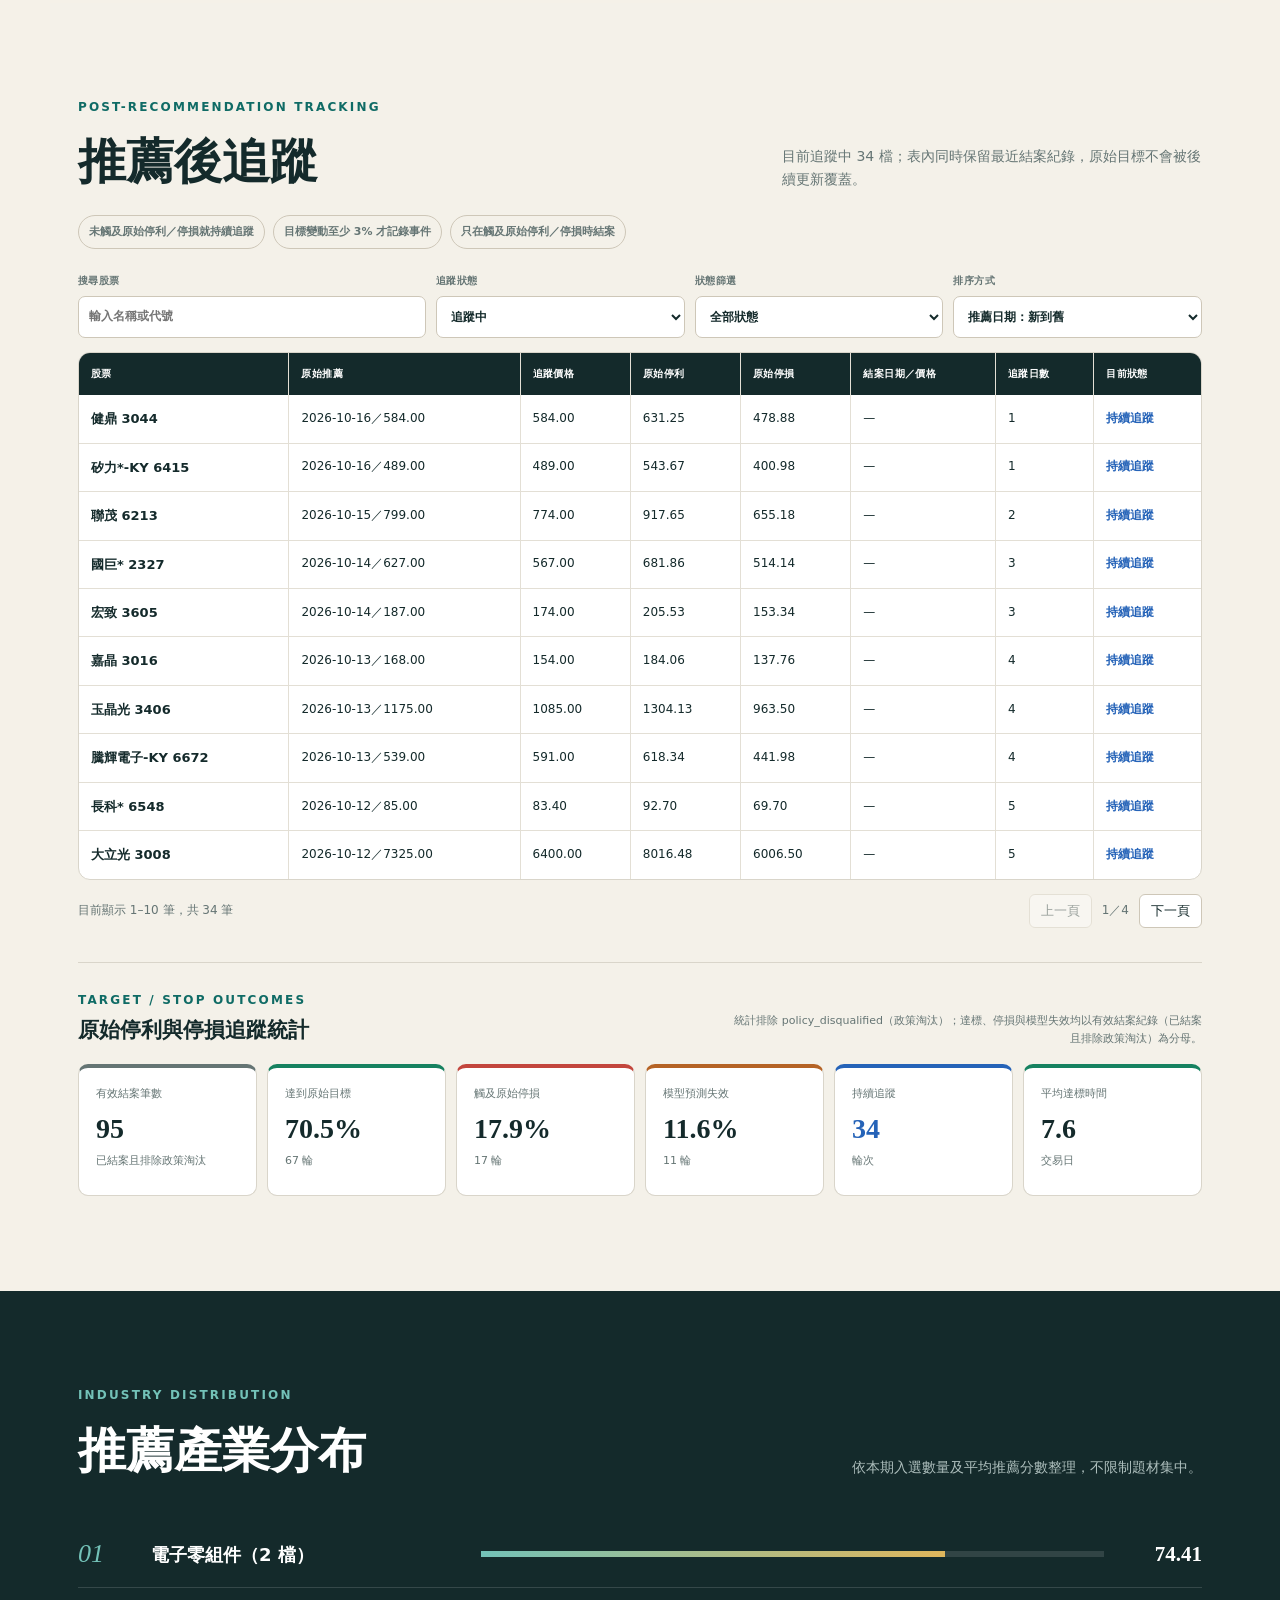
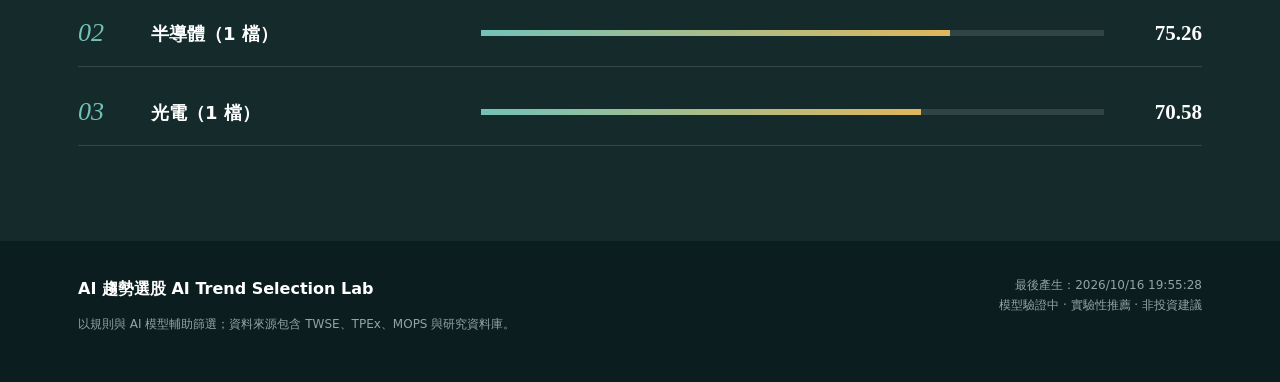
==== commit d3ca798f: "Update recommendation page for 2026-10-16" ====
--- a/index.html
+++ b/index.html
@@ -112,6 +112,7 @@
             <option value="target_reached">已達原始目標</option>
             <option value="stop_triggered">已跌破原始停損</option>
             <option value="model_expired">模型預測失效</option>
+            <option value="policy_disqualified">政策淘汰</option>
           </select>
         </label>
         <label>
@@ -145,10 +146,10 @@
             <p class="eyebrow">TARGET / STOP OUTCOMES</p>
             <h3 id="tracking-statistics-title">原始停利與停損追蹤統計</h3>
           </div>
-          <p>統計排除政策淘汰；達標、停損與模型失效均以有效結案紀錄為分母。</p>
+          <p>統計排除 policy_disqualified（政策淘汰）；達標、停損與模型失效均以有效結案紀錄（已結案且排除政策淘汰）為分母。</p>
         </div>
         <div class="tracking-stat-grid">
-          <article class="tracking-stat-card neutral"><span>已結束樣本</span><strong data-tracking-stat="closed">0</strong><small>輪次</small></article>
+          <article class="tracking-stat-card neutral"><span>有效結案筆數</span><strong data-tracking-stat="closed">0</strong><small>已結案且排除政策淘汰</small></article>
           <article class="tracking-stat-card success"><span>達到原始目標</span><strong data-tracking-stat="target-rate">—</strong><small data-tracking-stat="target-count">0 輪</small></article>
           <article class="tracking-stat-card danger"><span>觸及原始停損</span><strong data-tracking-stat="stop-rate">—</strong><small data-tracking-stat="stop-count">0 輪</small></article>
           <article class="tracking-stat-card warning"><span>模型預測失效</span><strong data-tracking-stat="expired-rate">—</strong><small data-tracking-stat="expired-count">0 輪</small></article>
